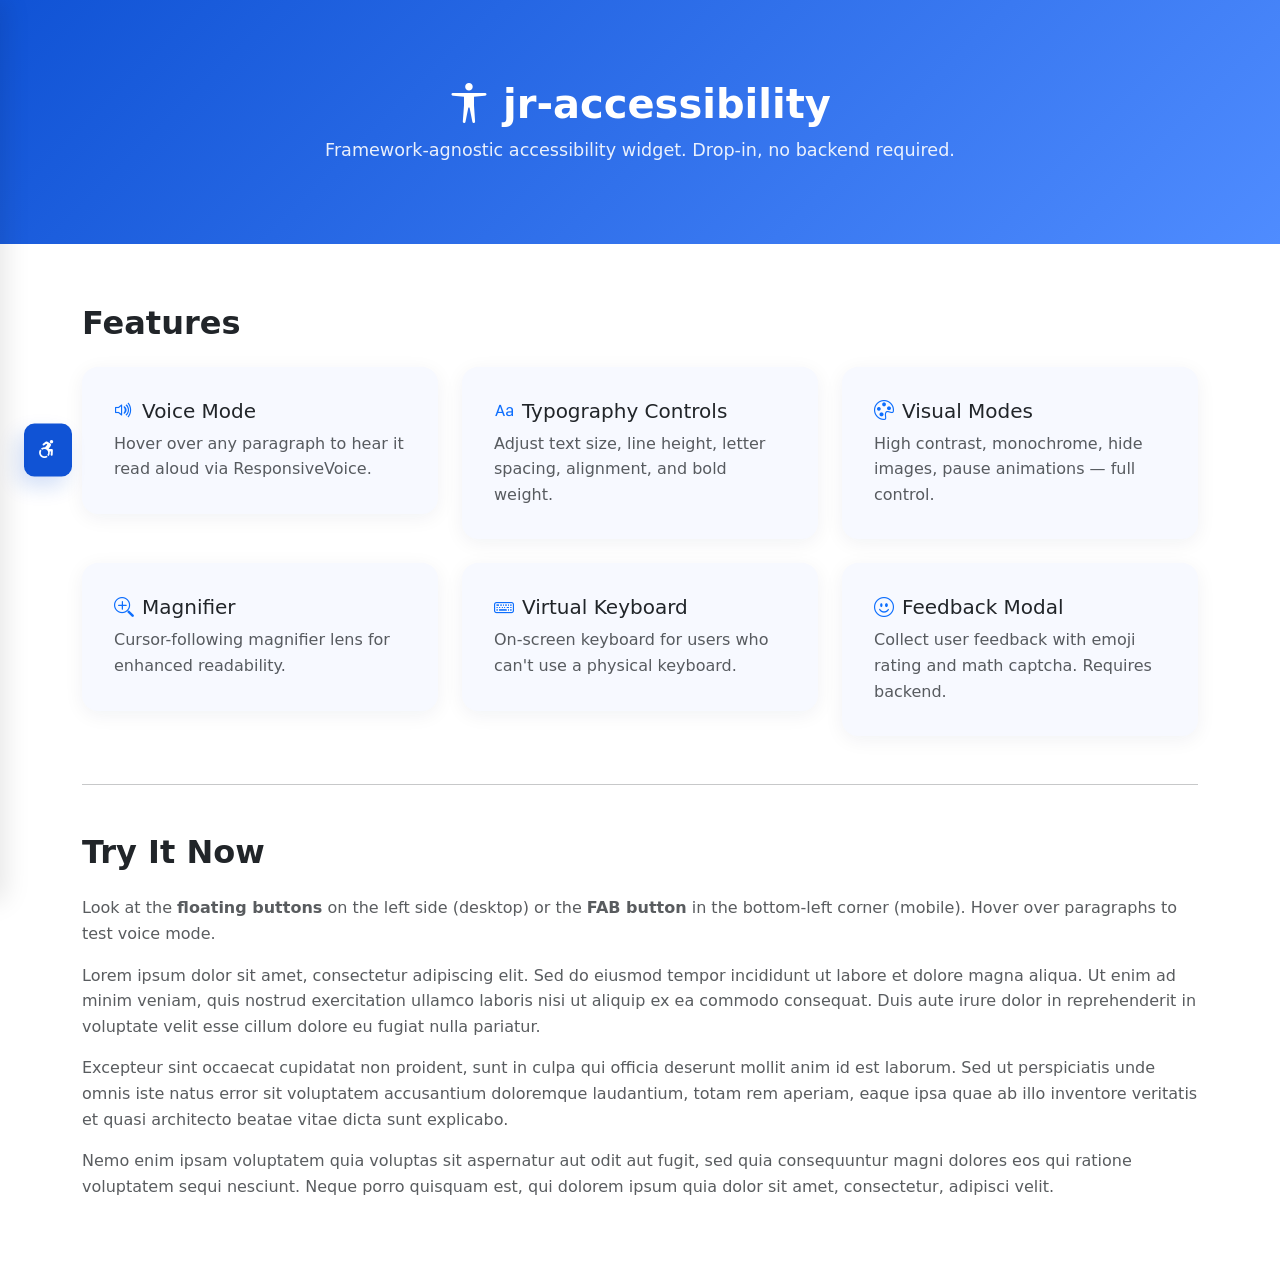
==== demo/floating.html @ 1c004c72 "1.0" ====
<!DOCTYPE html>
<html lang="en">
<head>
    <meta charset="UTF-8">
    <meta name="viewport" content="width=device-width, initial-scale=1.0">
    <title>jr-accessibility — Demo</title>

    <!-- Bootstrap Icons -->
    <link rel="stylesheet" href="https://cdn.jsdelivr.net/npm/bootstrap-icons@1.11.3/font/bootstrap-icons.min.css">
    <!-- Bootstrap 5 CSS (optional, needed for modal) -->
    <link rel="stylesheet" href="https://cdn.jsdelivr.net/npm/bootstrap@5.3.3/dist/css/bootstrap.min.css">

    <!-- jr-accessibility CSS -->
    <link rel="stylesheet" href="../public/assets/jr-accessibility/css/style.css">

    <style>
        /* Demo page styles — not part of the package */
        body { font-family: 'Segoe UI', system-ui, sans-serif; }
        .demo-hero { padding: 80px 0; background: linear-gradient(135deg, #1053d5, #4f8cff); color: #fff; }
        .demo-hero h1 { font-size: 2.5rem; font-weight: 700; }
        .demo-hero p { font-size: 1.1rem; opacity: 0.9; }
        .demo-section { padding: 60px 0; }
        .demo-section h2 { font-weight: 700; margin-bottom: 1.5rem; }
        .demo-card { background: #f7f9ff; border-radius: 1rem; padding: 2rem; box-shadow: 0 4px 20px rgba(15, 32, 62, 0.06); }
    </style>
</head>
<body>

    <div class="sstc-page-root">

        <!-- Hero -->
        <div class="demo-hero text-center">
            <div class="container">
                <h1><i class="bi bi-universal-access"></i> jr-accessibility</h1>
                <p class="mb-0">Framework-agnostic accessibility widget. Drop-in, no backend required.</p>
            </div>
        </div>

        <!-- Demo Content -->
        <div class="demo-section">
            <div class="container">
                <h2>Features</h2>
                <div class="row g-4">
                    <div class="col-md-4">
                        <div class="demo-card">
                            <h5><i class="bi bi-volume-up text-primary me-2"></i>Voice Mode</h5>
                            <p class="text-muted mb-0">Hover over any paragraph to hear it read aloud via ResponsiveVoice.</p>
                        </div>
                    </div>
                    <div class="col-md-4">
                        <div class="demo-card">
                            <h5><i class="bi bi-type text-primary me-2"></i>Typography Controls</h5>
                            <p class="text-muted mb-0">Adjust text size, line height, letter spacing, alignment, and bold weight.</p>
                        </div>
                    </div>
                    <div class="col-md-4">
                        <div class="demo-card">
                            <h5><i class="bi bi-palette text-primary me-2"></i>Visual Modes</h5>
                            <p class="text-muted mb-0">High contrast, monochrome, hide images, pause animations — full control.</p>
                        </div>
                    </div>
                    <div class="col-md-4">
                        <div class="demo-card">
                            <h5><i class="bi bi-zoom-in text-primary me-2"></i>Magnifier</h5>
                            <p class="text-muted mb-0">Cursor-following magnifier lens for enhanced readability.</p>
                        </div>
                    </div>
                    <div class="col-md-4">
                        <div class="demo-card">
                            <h5><i class="bi bi-keyboard text-primary me-2"></i>Virtual Keyboard</h5>
                            <p class="text-muted mb-0">On-screen keyboard for users who can't use a physical keyboard.</p>
                        </div>
                    </div>
                    <div class="col-md-4">
                        <div class="demo-card">
                            <h5><i class="bi bi-emoji-smile text-primary me-2"></i>Feedback Modal</h5>
                            <p class="text-muted mb-0">Collect user feedback with emoji rating and math captcha. Requires backend.</p>
                        </div>
                    </div>
                </div>

                <hr class="my-5">
                <h2>Try It Now</h2>
                <p class="text-muted">Look at the <strong>floating buttons</strong> on the left side (desktop) or the <strong>FAB button</strong> in the bottom-left corner (mobile). Hover over paragraphs to test voice mode.</p>

                <p class="text-muted">Lorem ipsum dolor sit amet, consectetur adipiscing elit. Sed do eiusmod tempor incididunt ut labore et dolore magna aliqua. Ut enim ad minim veniam, quis nostrud exercitation ullamco laboris nisi ut aliquip ex ea commodo consequat. Duis aute irure dolor in reprehenderit in voluptate velit esse cillum dolore eu fugiat nulla pariatur.</p>

                <p class="text-muted">Excepteur sint occaecat cupidatat non proident, sunt in culpa qui officia deserunt mollit anim id est laborum. Sed ut perspiciatis unde omnis iste natus error sit voluptatem accusantium doloremque laudantium, totam rem aperiam, eaque ipsa quae ab illo inventore veritatis et quasi architecto beatae vitae dicta sunt explicabo.</p>

                <p class="text-muted">Nemo enim ipsam voluptatem quia voluptas sit aspernatur aut odit aut fugit, sed quia consequuntur magni dolores eos qui ratione voluptatem sequi nesciunt. Neque porro quisquam est, qui dolorem ipsum quia dolor sit amet, consectetur, adipisci velit.</p>
            </div>
        </div>

    </div><!-- /.sstc-page-root -->

    <!-- =====================================================================
         jr-accessibility Widget — Pure HTML version
         Copy the block below into any HTML page to use this widget.
         ===================================================================== -->

    <!-- Reading guide & Magnifier elements (handled by JS) -->
    <div class="sstc-reading-guide"></div>
    <div class="sstc-magnifier" data-acc-ignore-magnifier="1" aria-hidden="true">
        <div class="sstc-magnifier-inner"></div>
    </div>

    <!-- Floating Sidebar (desktop, shown above 1200px) -->
    <nav class="floating-right">
        <a class="fl-btn sstc-clickable" data-action="togglesstcMenu" aria-label="Open accessibility menu" href="#">
            <i class="bi bi-person-wheelchair"></i><span class="label">Accessibility</span>
        </a>
    </nav>

    <!-- Mobile FAB (shown below 1200px) -->
    <div class="fab-mobile" id="fabMobile" aria-expanded="false">
        <button class="fab-btn" id="fabToggle" type="button" aria-label="Toggle features menu">
            <i class="bi bi-grid-3x3-gap-fill"></i> Features
        </button>
        <div class="fab-sheet rounded-4">
            <a href="#" data-action="togglesstcMenu" class="fab-item sstc-clickable row g-2 align-items-center text-reset text-decoration-none" aria-label="Open accessibility menu">
                <div class="col-3 d-flex justify-content-center">
                    <div class="fab-ico blue"><i class="bi bi-person-wheelchair"></i></div>
                </div>
                <div class="col-9">
                    <p class="fab-title mb-1">Accessibility</p>
                    <p class="fab-desc mb-0">Adjust text, contrast, and navigation</p>
                </div>
            </a>
        </div>
    </div>

    <!-- Overlay (shown when accessibility menu is open) -->
    <div class="sstc-overlay" data-action="closeMenu" aria-hidden="true"></div>

    <!-- Accessibility Menu Drawer -->
    <aside class="sstc-accessibility-menu" role="dialog" aria-modal="true" aria-label="Accessibility Menu">
        <div class="sstc-menu-header">
            <h2>Accessibility Menu</h2>
            <button class="sstc-close-btn sstc-clickable" data-action="closeMenu" aria-label="Close accessibility menu"><i class="bi bi-x"></i></button>
        </div>
        <div class="sstc-menu-content">
            <div class="sstc-menu-grid">
                <!-- Voice Mode -->
                <section class="sstc-menu-card">
                    <div class="sstc-menu-card__icon"><i class="bi bi-volume-up"></i></div>
                    <h3 class="sstc-menu-card__title">Enable Voice Mode</h3>
                    <p class="sstc-menu-card__note">Hear paragraphs read aloud when you hover your cursor over them.</p>
                    <div class="sstc-menu-card__control">
                        <div class="sstc-toggle-switch sstc-clickable" data-action="toggleVoice" role="switch" aria-label="Toggle voice mode">
                            <div class="sstc-toggle-slider"></div>
                        </div>
                    </div>
                </section>
                <!-- Text Size -->
                <section class="sstc-menu-card">
                    <div class="sstc-menu-card__icon"><i class="bi bi-type"></i></div>
                    <h3 class="sstc-menu-card__title">Adjust Text Size</h3>
                    <p class="sstc-menu-card__note">Make page text larger or smaller to match your preferred reading size.</p>
                    <div class="sstc-menu-card__control">
                        <div class="sstc-control-group" aria-label="Text size control">
                            <div class="sstc-control-buttons">
                                <button class="sstc-control-btn sstc-clickable" data-action="textSizeDec" aria-label="Decrease text size"><i class="bi bi-dash"></i></button>
                            </div>
                            <div class="sstc-control-value" data-role="textSizeValue" aria-live="polite">100%</div>
                            <div class="sstc-control-buttons">
                                <button class="sstc-control-btn sstc-clickable" data-action="textSizeInc" aria-label="Increase text size"><i class="bi bi-plus"></i></button>
                            </div>
                        </div>
                    </div>
                </section>
                <!-- Line Height -->
                <section class="sstc-menu-card">
                    <div class="sstc-menu-card__icon"><i class="bi bi-text-paragraph"></i></div>
                    <h3 class="sstc-menu-card__title">Adjust Line Height</h3>
                    <p class="sstc-menu-card__note">Increase spacing between lines so paragraphs feel more open and relaxed.</p>
                    <div class="sstc-menu-card__control">
                        <div class="sstc-control-group" aria-label="Line height control">
                            <div class="sstc-control-buttons">
                                <button class="sstc-control-btn sstc-clickable" data-action="lineHeightDec" aria-label="Decrease line height"><i class="bi bi-dash"></i></button>
                            </div>
                            <div class="sstc-control-value" data-role="lineHeightValue" aria-live="polite">1.6x</div>
                            <div class="sstc-control-buttons">
                                <button class="sstc-control-btn sstc-clickable" data-action="lineHeightInc" aria-label="Increase line height"><i class="bi bi-plus"></i></button>
                            </div>
                        </div>
                    </div>
                </section>
                <!-- Text Spacing -->
                <section class="sstc-menu-card">
                    <div class="sstc-menu-card__icon"><i class="bi bi-distribute-horizontal"></i></div>
                    <h3 class="sstc-menu-card__title">Text Spacing</h3>
                    <p class="sstc-menu-card__note">Add extra letter and word spacing to reduce visual crowding.</p>
                    <div class="sstc-menu-card__control">
                        <div class="sstc-option-buttons" data-group="spacing" role="radiogroup" aria-label="Text spacing options">
                            <button class="sstc-option-btn sstc-clickable sstc-active" data-action="spacing" data-value="normal" aria-pressed="true">Small</button>
                            <button class="sstc-option-btn sstc-clickable" data-action="spacing" data-value="medium" aria-pressed="false">Medium</button>
                            <button class="sstc-option-btn sstc-clickable" data-action="spacing" data-value="large" aria-pressed="false">Large</button>
                        </div>
                    </div>
                </section>
                <!-- Text Alignment -->
                <section class="sstc-menu-card">
                    <div class="sstc-menu-card__icon"><i class="bi bi-text-left"></i></div>
                    <h3 class="sstc-menu-card__title">Text Alignment</h3>
                    <p class="sstc-menu-card__note">Choose how paragraphs align to improve readability on different layouts.</p>
                    <div class="sstc-menu-card__control">
                        <div class="sstc-line-height-options" data-group="align" role="radiogroup" aria-label="Text alignment options">
                            <button class="sstc-line-height-btn sstc-clickable sstc-active" data-action="align" data-value="left" aria-pressed="true"><i class="bi bi-text-left"></i></button>
                            <button class="sstc-line-height-btn sstc-clickable" data-action="align" data-value="center" aria-pressed="false"><i class="bi bi-text-center"></i></button>
                            <button class="sstc-line-height-btn sstc-clickable" data-action="align" data-value="right" aria-pressed="false"><i class="bi bi-text-right"></i></button>
                            <button class="sstc-line-height-btn sstc-clickable" data-action="align" data-value="justify" aria-pressed="false"><i class="bi bi-justify"></i></button>
                        </div>
                    </div>
                </section>
                <!-- Bold Text -->
                <section class="sstc-menu-card">
                    <div class="sstc-menu-card__icon"><i class="bi bi-type-bold"></i></div>
                    <h3 class="sstc-menu-card__title">Bold Text</h3>
                    <p class="sstc-menu-card__note">Thicken all fonts on the page for better contrast and emphasis.</p>
                    <div class="sstc-menu-card__control">
                        <div class="sstc-toggle-switch sstc-clickable" data-action="toggleBold" role="switch" aria-label="Toggle bold text">
                            <div class="sstc-toggle-slider"></div>
                        </div>
                    </div>
                </section>
                <!-- Reading Guide -->
                <section class="sstc-menu-card">
                    <div class="sstc-menu-card__icon"><i class="bi bi-rulers"></i></div>
                    <h3 class="sstc-menu-card__title">Highlight Links</h3>
                    <p class="sstc-menu-card__note">Display a reading guide and highlight key elements to stay on track.</p>
                    <div class="sstc-menu-card__control">
                        <div class="sstc-toggle-switch sstc-clickable" data-action="toggleReadingGuide" role="switch" aria-label="Toggle link highlight">
                            <div class="sstc-toggle-slider"></div>
                        </div>
                    </div>
                </section>
                <!-- Monochrome -->
                <section class="sstc-menu-card">
                    <div class="sstc-menu-card__icon"><i class="bi bi-palette"></i></div>
                    <h3 class="sstc-menu-card__title">Monochrome Mode</h3>
                    <p class="sstc-menu-card__note">Remove colors from the page to create a consistent grayscale experience.</p>
                    <div class="sstc-menu-card__control">
                        <div class="sstc-toggle-switch sstc-clickable" data-action="toggleMonochrome" role="switch" aria-label="Toggle monochrome mode">
                            <div class="sstc-toggle-slider"></div>
                        </div>
                    </div>
                </section>
                <!-- High Contrast -->
                <section class="sstc-menu-card">
                    <div class="sstc-menu-card__icon"><i class="bi bi-circle-half"></i></div>
                    <h3 class="sstc-menu-card__title">High Contrast Mode</h3>
                    <p class="sstc-menu-card__note">Boost the contrast between text and background for maximum clarity.</p>
                    <div class="sstc-menu-card__control">
                        <div class="sstc-toggle-switch sstc-clickable" data-action="toggleHighContrast" role="switch" aria-label="Toggle high contrast mode">
                            <div class="sstc-toggle-slider"></div>
                        </div>
                    </div>
                </section>
                <!-- Large Cursor -->
                <section class="sstc-menu-card">
                    <div class="sstc-menu-card__icon"><i class="bi bi-cursor"></i></div>
                    <h3 class="sstc-menu-card__title">Enlarge Cursor</h3>
                    <p class="sstc-menu-card__note">Use an oversized pointer so the cursor is easier to spot on screen.</p>
                    <div class="sstc-menu-card__control">
                        <div class="sstc-toggle-switch sstc-clickable" data-action="toggleCursor" role="switch" aria-label="Toggle large cursor">
                            <div class="sstc-toggle-slider"></div>
                        </div>
                    </div>
                </section>
                <!-- Magnifier -->
                <section class="sstc-menu-card">
                    <div class="sstc-menu-card__icon"><i class="bi bi-zoom-in"></i></div>
                    <h3 class="sstc-menu-card__title">Cursor Magnifier</h3>
                    <p class="sstc-menu-card__note">Activate a follow-along magnifier to enlarge content beneath the cursor.</p>
                    <div class="sstc-menu-card__control">
                        <div class="sstc-toggle-switch sstc-clickable" data-action="toggleMagnifier" role="switch" aria-label="Toggle cursor magnifier">
                            <div class="sstc-toggle-slider"></div>
                        </div>
                    </div>
                </section>
                <!-- Pause Animations -->
                <section class="sstc-menu-card">
                    <div class="sstc-menu-card__icon"><i class="bi bi-pause-circle"></i></div>
                    <h3 class="sstc-menu-card__title">Pause Animations</h3>
                    <p class="sstc-menu-card__note">Stop motion effects and transitions that may be distracting or trigger discomfort.</p>
                    <div class="sstc-menu-card__control">
                        <div class="sstc-toggle-switch sstc-clickable" data-action="toggleAnimations" role="switch" aria-label="Toggle animation pause">
                            <div class="sstc-toggle-slider"></div>
                        </div>
                    </div>
                </section>
                <!-- Hide Images -->
                <section class="sstc-menu-card">
                    <div class="sstc-menu-card__icon"><i class="bi bi-image"></i></div>
                    <h3 class="sstc-menu-card__title">Hide Images</h3>
                    <p class="sstc-menu-card__note">Temporarily remove decorative images to keep focus on the written content.</p>
                    <div class="sstc-menu-card__control">
                        <div class="sstc-toggle-switch sstc-clickable" data-action="toggleHideImages" role="switch" aria-label="Toggle hide images">
                            <div class="sstc-toggle-slider"></div>
                        </div>
                    </div>
                </section>
                <!-- Virtual Keyboard -->
                <section class="sstc-menu-card">
                    <div class="sstc-menu-card__icon"><i class="bi bi-keyboard"></i></div>
                    <h3 class="sstc-menu-card__title">Virtual Keyboard</h3>
                    <p class="sstc-menu-card__note">Use an on-screen keyboard for easier typing.</p>
                    <div class="sstc-menu-card__control">
                        <div class="sstc-toggle-switch sstc-clickable" data-action="toggleVirtualKeyboard" role="switch" aria-label="Toggle virtual keyboard">
                            <div class="sstc-toggle-slider"></div>
                        </div>
                    </div>
                </section>
            </div>
            <button class="sstc-reset-btn sstc-clickable" data-action="reset" aria-label="Reset accessibility settings">
                <i class="bi bi-arrow-counterclockwise me-2"></i>Reset Settings
            </button>
        </div>
    </aside>

    <!-- Virtual Keyboard -->
    <div class="sstc-virtual-keyboard" id="sstcVirtualKeyboard" data-acc-ignore-magnifier="1" aria-hidden="true">
        <div class="sstc-virtual-keyboard__inner">
            <div class="sstc-virtual-keyboard__top">
                <div>
                    <p class="sstc-virtual-keyboard__title mb-1"><i class="bi bi-keyboard me-2"></i>Virtual Keyboard</p>
                    <p class="sstc-virtual-keyboard__subtitle mb-0">Tap the keys to type into the focused field.</p>
                </div>
                <div class="sstc-virtual-keyboard__actions">
                    <button type="button" class="sstc-virtual-keyboard__action" data-action="virtualClear" aria-label="Clear current field">
                        <i class="bi bi-eraser-fill"></i>
                    </button>
                    <button type="button" class="sstc-virtual-keyboard__action" data-action="closeVirtualKeyboard" aria-label="Hide virtual keyboard">
                        <i class="bi bi-x-lg"></i>
                    </button>
                </div>
            </div>
            <div class="sstc-virtual-keyboard__rows" role="group" aria-label="Virtual keyboard">
                <div class="sstc-virtual-keyboard__row">
                    <button type="button" class="sstc-virtual-keyboard__key" data-action="virtualKey" data-key="1">1</button>
                    <button type="button" class="sstc-virtual-keyboard__key" data-action="virtualKey" data-key="2">2</button>
                    <button type="button" class="sstc-virtual-keyboard__key" data-action="virtualKey" data-key="3">3</button>
                    <button type="button" class="sstc-virtual-keyboard__key" data-action="virtualKey" data-key="4">4</button>
                    <button type="button" class="sstc-virtual-keyboard__key" data-action="virtualKey" data-key="5">5</button>
                    <button type="button" class="sstc-virtual-keyboard__key" data-action="virtualKey" data-key="6">6</button>
                    <button type="button" class="sstc-virtual-keyboard__key" data-action="virtualKey" data-key="7">7</button>
                    <button type="button" class="sstc-virtual-keyboard__key" data-action="virtualKey" data-key="8">8</button>
                    <button type="button" class="sstc-virtual-keyboard__key" data-action="virtualKey" data-key="9">9</button>
                    <button type="button" class="sstc-virtual-keyboard__key" data-action="virtualKey" data-key="0">0</button>
                    <button type="button" class="sstc-virtual-keyboard__key sstc-virtual-keyboard__key--control" data-action="virtualBackspace" aria-label="Backspace">
                        <i class="bi bi-backspace"></i>
                    </button>
                </div>
                <div class="sstc-virtual-keyboard__row">
                    <button type="button" class="sstc-virtual-keyboard__key" data-action="virtualKey" data-key="q">q</button>
                    <button type="button" class="sstc-virtual-keyboard__key" data-action="virtualKey" data-key="w">w</button>
                    <button type="button" class="sstc-virtual-keyboard__key" data-action="virtualKey" data-key="e">e</button>
                    <button type="button" class="sstc-virtual-keyboard__key" data-action="virtualKey" data-key="r">r</button>
                    <button type="button" class="sstc-virtual-keyboard__key" data-action="virtualKey" data-key="t">t</button>
                    <button type="button" class="sstc-virtual-keyboard__key" data-action="virtualKey" data-key="y">y</button>
                    <button type="button" class="sstc-virtual-keyboard__key" data-action="virtualKey" data-key="u">u</button>
                    <button type="button" class="sstc-virtual-keyboard__key" data-action="virtualKey" data-key="i">i</button>
                    <button type="button" class="sstc-virtual-keyboard__key" data-action="virtualKey" data-key="o">o</button>
                    <button type="button" class="sstc-virtual-keyboard__key" data-action="virtualKey" data-key="p">p</button>
                </div>
                <div class="sstc-virtual-keyboard__row">
                    <button type="button" class="sstc-virtual-keyboard__key" data-action="virtualKey" data-key="a">a</button>
                    <button type="button" class="sstc-virtual-keyboard__key" data-action="virtualKey" data-key="s">s</button>
                    <button type="button" class="sstc-virtual-keyboard__key" data-action="virtualKey" data-key="d">d</button>
                    <button type="button" class="sstc-virtual-keyboard__key" data-action="virtualKey" data-key="f">f</button>
                    <button type="button" class="sstc-virtual-keyboard__key" data-action="virtualKey" data-key="g">g</button>
                    <button type="button" class="sstc-virtual-keyboard__key" data-action="virtualKey" data-key="h">h</button>
                    <button type="button" class="sstc-virtual-keyboard__key" data-action="virtualKey" data-key="j">j</button>
                    <button type="button" class="sstc-virtual-keyboard__key" data-action="virtualKey" data-key="k">k</button>
                    <button type="button" class="sstc-virtual-keyboard__key" data-action="virtualKey" data-key="l">l</button>
                    <button type="button" class="sstc-virtual-keyboard__key" data-action="virtualKey" data-key="'">'</button>
                </div>
                <div class="sstc-virtual-keyboard__row">
                    <button type="button" class="sstc-virtual-keyboard__key sstc-virtual-keyboard__key--control" data-action="virtualShift" aria-label="Toggle shift">Shift</button>
                    <button type="button" class="sstc-virtual-keyboard__key" data-action="virtualKey" data-key="z">z</button>
                    <button type="button" class="sstc-virtual-keyboard__key" data-action="virtualKey" data-key="x">x</button>
                    <button type="button" class="sstc-virtual-keyboard__key" data-action="virtualKey" data-key="c">c</button>
                    <button type="button" class="sstc-virtual-keyboard__key" data-action="virtualKey" data-key="v">v</button>
                    <button type="button" class="sstc-virtual-keyboard__key" data-action="virtualKey" data-key="b">b</button>
                    <button type="button" class="sstc-virtual-keyboard__key" data-action="virtualKey" data-key="n">n</button>
                    <button type="button" class="sstc-virtual-keyboard__key" data-action="virtualKey" data-key="m">m</button>
                    <button type="button" class="sstc-virtual-keyboard__key" data-action="virtualKey" data-key=",">,</button>
                    <button type="button" class="sstc-virtual-keyboard__key" data-action="virtualKey" data-key=".">.</button>
                </div>
                <div class="sstc-virtual-keyboard__row">
                    <button type="button" class="sstc-virtual-keyboard__key sstc-virtual-keyboard__key--space" data-action="virtualSpace" aria-label="Space">Space</button>
                    <button type="button" class="sstc-virtual-keyboard__key sstc-virtual-keyboard__key--control" data-action="virtualEnter" aria-label="Enter">Enter</button>
                </div>
            </div>
        </div>
    </div>

    <!-- Scripts -->
    <!-- Bootstrap JS (optional, needed for modal if you use feedback) -->
    <script src="https://cdn.jsdelivr.net/npm/bootstrap@5.3.3/dist/js/bootstrap.bundle.min.js"></script>
    <!-- ResponsiveVoice.js (optional, needed for Voice Mode) -->
    <script src="https://code.responsivevoice.org/responsivevoice.js"></script>
    <!-- jr-accessibility JS -->
    <script src="../public/assets/jr-accessibility/js/script.js"></script>

</body>
</html>
---- public/assets/jr-accessibility/css/style.css ----
/* =====================================================================
   jr-accessibility - style.css
   Combined stylesheet: accessibility menu + floating sidebar/panels
   + FAB mobile + feedback modal.
   ===================================================================== */

/* =====================================================================
   1. ACCESSIBILITY MENU (drawer, cards, toggles, magnifier, keyboard...)
   ===================================================================== */

/* Wrapper konten agar Monokrom tidak ganggu overlay/panel */
.sstc-page-root {}

/* Accessibility Menu (fixed, di luar filter) */
.sstc-accessibility-menu {
    position: fixed;
    top: 0;
    left: -400px;
    right: auto;
    width: 400px;
    height: 100vh;
    background: #fff;
    box-shadow: 5px 0 25px rgba(0, 0, 0, .1);
    z-index: 9999;
    overflow-y: auto;
    transition: left .3s ease
}

.sstc-menu-open .sstc-accessibility-menu {
    left: 0;
    right: auto;
}

.landing-page .sstc-accessibility-menu {
    right: -400px;
    left: auto;
    box-shadow: -5px 0 25px rgba(0, 0, 0, .1);
    transition: right .3s ease;
}

.landing-page.sstc-menu-open .sstc-accessibility-menu {
    right: 0;
    left: auto;
}

.sstc-menu-header {
    padding: 20px;
    border-bottom: 1px solid #eee;
    display: flex;
    justify-content: space-between;
    align-items: center
}

.sstc-menu-header h2 {
    color: #2c3e50;
    font-size: 1.4rem
}

.sstc-close-btn {
    width: 30px;
    height: 30px;
    background: #1053d5;
    border: none;
    border-radius: 50%;
    color: #fff;
    cursor: pointer;
    font-size: 16px
}

.sstc-menu-content {
    padding: 20px;
    padding-top: 5px;
    padding-bottom: 5px;
}

.sstc-menu-grid {
    display: grid;
    grid-template-columns: repeat(2, minmax(0, 1fr));
    gap: 18px;
    margin-top: 10px;
}

.sstc-menu-card {
    background: #f7f9ff;
    border-radius: 18px;
    padding: 18px;
    box-shadow: 0 14px 28px rgba(15, 32, 62, 0.08);
    border: 1px solid rgba(16, 83, 213, 0.08);
    display: flex;
    flex-direction: column;
    min-height: 100%;
}

.sstc-menu-card__icon {
    width: 42px;
    height: 42px;
    border-radius: 14px;
    background: rgba(16, 83, 213, 0.12);
    color: #1053d5;
    display: grid;
    place-items: center;
    font-size: 1.25rem;
    margin-bottom: 12px;
}

.sstc-menu-card__title {
    font-size: 1rem;
    font-weight: 700;
    margin-bottom: 6px;
    color: #1b2444;
}

.sstc-menu-card__note {
    font-size: .72rem;
    line-height: 1.5;
    color: #5d6d8a;
    margin-bottom: 12px;
}

.sstc-menu-card__control {
    margin-top: auto;
    display: flex;
    flex-direction: column;
    gap: 12px;
}

.sstc-menu-item {
    margin-bottom: 5px;
    padding-bottom: 5px;
    padding-top: 5px;
    border-bottom: 1px solid #f0f0f0;
}

.sstc-menu-item:last-child {
    border-bottom: none;
    margin-bottom: 0
}

.sstc-menu-item-header {
    display: flex;
    align-items: center;
    margin-bottom: 5px
}

.sstc-menu-item-icon {
    font-size: 16px;
    margin-right: 12px;
    width: 24px;
    text-align: center;
    color: #1053d5
}

.sstc-menu-item-title {
    font-weight: 600;
    color: #2c3e50;
    flex: 1;
    font-size: 14px;
}

.sstc-menu-item-note {
    margin: 6px 0 12px 36px;
    font-size: 12px;
    color: #5d6d8a;
    line-height: 1.4;
}

.sstc-toggle-switch {
    position: relative;
    width: 50px;
    height: 26px;
    background: #ddd;
    border-radius: 13px;
    cursor: pointer
}

.sstc-toggle-switch.sstc-active {
    background: #1053d5
}

.sstc-toggle-slider {
    position: absolute;
    top: 3px;
    left: 3px;
    width: 20px;
    height: 20px;
    background: #fff;
    border-radius: 50%;
    transition: transform .3s ease
}

.sstc-toggle-switch.sstc-active .sstc-toggle-slider {
    transform: translateX(24px)
}

.sstc-control-group {
    display: flex;
    align-items: center;
    justify-content: space-between;
    margin-bottom: 15px
}

.sstc-control-buttons {
    display: flex;
    gap: 10px
}

.sstc-menu-card .sstc-control-group,
.sstc-menu-card .sstc-option-buttons,
.sstc-menu-card .sstc-line-height-options {
    margin-bottom: 0;
    padding-bottom: 0;
}

.sstc-control-btn {
    width: 30px;
    height: 30px;
    border: 2px solid #1053d5;
    background: #fff;
    color: #1053d5;
    border-radius: 50%;
    cursor: pointer;
    font-size: 18px;
    display: flex;
    align-items: center;
    justify-content: center
}

.sstc-control-btn:hover {
    background: #1053d5;
    color: #fff
}

.sstc-control-value {
    font-weight: 600;
    color: #2c3e50;
    min-width: 60px;
    text-align: center
}

.sstc-option-buttons {
    display: flex;
    gap: 10px;
    flex-wrap: wrap;
    padding-bottom: 10px;
    font-size: 0.7rem;
}

.sstc-option-btn {
    padding: 5px 10px;
    border: 2px solid #ddd;
    background: #fff;
    border-radius: 6px;
    cursor: pointer;
    color: #666
}

.sstc-option-btn.sstc-active {
    border-color: #1053d5;
    background: #1053d5;
    color: #fff
}

.sstc-line-height-options {
    display: flex;
    gap: 10px;
    padding-bottom: 10px;
}

.sstc-line-height-btn {
    width: 40px;
    height: 40px;
    border: 2px solid #ddd;
    background: #fff;
    border-radius: 6px;
    cursor: pointer;
    display: flex;
    align-items: center;
    justify-content: center;
    color: #2c3e50
}

.sstc-line-height-btn.sstc-active {
    border-color: #1053d5;
    background: #1053d5;
    color: #fff
}

.sstc-reset-btn {
    width: 100%;
    padding: 15px;
    background: #1053d5;
    color: #fff;
    border: none;
    border-radius: 8px;
    cursor: pointer;
    font-size: 16px;
    font-weight: 600;
    margin-top: 20px;
    display: flex;
    align-items: center;
    justify-content: center;
    gap: 0.5rem;
}

.sstc-reset-btn:hover {
    background: #4C5ED6
}

/* Overlay */
.sstc-overlay {
    position: fixed;
    top: 0;
    left: 0;
    width: 100%;
    height: 100%;
    background: rgba(0, 0, 0, .5);
    z-index: 1001;
    opacity: 0;
    visibility: hidden;
    transition: all .3s ease
}

.sstc-menu-open .sstc-overlay {
    opacity: 1;
    visibility: visible
}

/* Voice Mode Indicator */
body.sstc-voice-mode::before {
    content: "Voice Mode Active - Hover text to listen";
    position: fixed;
    bottom: 20px;
    left: 50%;
    transform: translateX(-50%);
    background: #e74c3c;
    color: #fff;
    padding: 8px 16px;
    border-radius: 20px;
    font-size: 14px;
    z-index: 1002;
    animation: sstc-pulse 2s infinite;
}

/* Magnify Mode Indicator */
body.sstc-magnify-mode::after {
    content: "Magnify Mode Active - Move cursor to magnify content";
    position: fixed;
    bottom: 20px;
    right: 20px;
    background: #27ae60;
    color: #fff;
    padding: 8px 16px;
    border-radius: 20px;
    font-size: 14px;
    z-index: 1002;
    animation: sstc-pulse 2s infinite;
    max-width: 250px;
    text-align: center;
}

/* Handle both indicators when active */
body.sstc-voice-mode.sstc-magnify-mode::before {
    bottom: 60px;
}

@keyframes sstc-pulse {
    0% { opacity: 0.7; }
    50% { opacity: 1; }
    100% { opacity: 0.7; }
}

.sstc-voice-selection {
    background: rgba(231, 76, 60, .1);
    border: 2px solid #e74c3c;
    border-radius: 4px;
    transition: all .3s ease
}

/* Magnifier Styles */
.sstc-magnifier {
    position: fixed;
    top: 0;
    left: 0;
    width: 220px;
    height: 220px;
    border: 3px solid #1053d5;
    border-radius: 50%;
    pointer-events: none;
    z-index: 10000;
    overflow: hidden;
    display: none;
    opacity: 0;
    box-shadow: 0 4px 20px rgba(0,0,0,0.3);
    background: #fff;
    transition: opacity 0.2s ease;
}

.sstc-magnifier.sstc-active { display: block; }
.sstc-magnifier.is-visible { opacity: 1; }

.sstc-magnifier-inner {
    position: absolute;
    top: 0;
    left: 0;
    width: 100%;
    height: 100%;
    pointer-events: none;
    border-radius: 50%;
    transform-origin: top left;
    will-change: transform;
}

.sstc-magnifier-snapshot { pointer-events: none !important; }

.sstc-magnifier::before {
    content: '';
    position: absolute;
    top: -3px; left: -3px; right: -3px; bottom: -3px;
    border: 2px solid rgba(7, 71, 153, 0.3);
    border-radius: 50%;
    pointer-events: none;
}

/* Magnify crosshair cursor when active */
body.sstc-magnify-mode { cursor: crosshair !important; }
body.sstc-magnify-mode * { cursor: crosshair !important; }

body.sstc-magnify-mode .sstc-accessibility-menu,
body.sstc-magnify-mode .sstc-accessibility-menu * {
    cursor: default !important;
}

body.sstc-magnify-mode .sstc-clickable,
body.sstc-magnify-mode button,
body.sstc-magnify-mode a,
body.sstc-magnify-mode .sstc-control-btn,
body.sstc-magnify-mode .sstc-option-btn,
body.sstc-magnify-mode .sstc-line-height-btn,
body.sstc-magnify-mode .sstc-toggle-switch {
    cursor: pointer !important;
}

/* High Contrast (scoped) */
body.sstc-high-contrast .sstc-page-root {
    background: #000 !important;
    color: #fff !important;
    filter: contrast(150%) brightness(50%);
}

.sstc-high-contrast h1,
.sstc-high-contrast h2,
.sstc-high-contrast p {
    color: #fff !important
}

body.sstc-high-contrast .sstc-magnifier {
    background: #fff !important;
    filter: none !important;
}

body.sstc-monochrome .sstc-page-root {
    filter: grayscale(100%);
}

body.sstc-monochrome .sstc-magnifier {
    filter: none !important;
}

.sstc-voice-hover {
    outline: 2px dashed #84cc16;
    outline-offset: 4px;
}

.sstc-voice-speaking {
    background: rgba(132, 204, 22, .08);
    transition: background .2s;
}

/* Kursor besar (scoped).
   Catatan: path cursor diatur via --sstc-big-cursor di :root.
   Sesuaikan path sesuai lokasi public/ di project tujuan. */
:root {
    --sstc-big-cursor: url("/assets/jr-accessibility/cursor/big-cursor.png") 2 2, auto;
    --sstc-big-pointer: url("/assets/jr-accessibility/cursor/big-cursor.png") 2 2, pointer;
}

.sstc-cursor-large { cursor: var(--sstc-big-cursor) }
.sstc-cursor-large * { cursor: var(--sstc-big-cursor) !important }

.sstc-cursor-large .sstc-clickable,
.sstc-cursor-large .sstc-control-btn,
.sstc-cursor-large .sstc-option-btn,
.sstc-cursor-large .sstc-line-height-btn,
.sstc-cursor-large .sstc-toggle-switch,
.sstc-cursor-large .sstc-accessibility-btn,
.sstc-cursor-large .sstc-close-btn,
.sstc-cursor-large .sstc-reset-btn {
    cursor: var(--sstc-big-pointer) !important
}

body.sstc-magnify-mode.sstc-cursor-large { cursor: crosshair !important; }
body.sstc-magnify-mode.sstc-cursor-large * { cursor: crosshair !important; }

/* Animasi */
.sstc-animations-disabled * {
    animation-duration: .01ms !important;
    animation-iteration-count: 1 !important;
    transition-duration: .01ms !important
}

.sstc-animations-disabled .sstc-magnifier { transition: none !important; }

/* Reading guide */
.sstc-reading-guide {
    position: fixed;
    left: 0;
    right: 0;
    height: 3px;
    background: #e74c3c;
    z-index: 999;
    display: none;
    pointer-events: none
}

.sstc-reading-guide-active .sstc-reading-guide { display: block }

/* Lindungi panel saat high contrast */
.sstc-high-contrast .sstc-accessibility-menu {
    background: #fff !important;
    color: #2c3e50 !important;
}
.sstc-high-contrast .sstc-accessibility-menu .sstc-menu-header h2,
.sstc-high-contrast .sstc-accessibility-menu .sstc-menu-item-title {
    color: #2c3e50 !important
}
.sstc-high-contrast .sstc-accessibility-menu .sstc-line-height-btn {
    color: #2c3e50 !important;
    background: #fff !important;
    border-color: #ddd !important
}
.sstc-high-contrast .sstc-accessibility-menu .sstc-line-height-btn.sstc-active {
    color: #fff !important;
    background: #1053d5 !important;
    border-color: #1053d5 !important
}
.sstc-high-contrast .sstc-accessibility-menu .sstc-control-btn {
    border-color: #1053d5 !important;
    color: #1053d5 !important;
    background: #fff !important
}
.sstc-high-contrast .sstc-accessibility-menu .sstc-control-btn:hover {
    background: #1053d5 !important;
    color: #fff !important
}
.sstc-high-contrast .sstc-accessibility-menu .sstc-option-btn {
    border-color: #ddd !important;
    color: #666 !important;
    background: #fff !important
}
.sstc-high-contrast .sstc-accessibility-menu .sstc-option-btn.sstc-active {
    border-color: #1053d5 !important;
    background: #1053d5 !important;
    color: #fff !important
}
.sstc-high-contrast .sstc-accessibility-menu .sstc-toggle-switch { background: #ddd !important }
.sstc-high-contrast .sstc-accessibility-menu .sstc-toggle-switch.sstc-active { background: #1053d5 !important }
.sstc-high-contrast .sstc-accessibility-menu .sstc-toggle-slider { background: #fff !important }
.sstc-high-contrast .sstc-accessibility-menu .sstc-reset-btn {
    background: #1053d5 !important;
    color: #fff !important
}
.sstc-high-contrast .sstc-accessibility-menu .sstc-reset-btn:hover { background: #4C5ED6 !important }
.sstc-high-contrast .sstc-accessibility-menu .sstc-menu-item-icon,
.sstc-high-contrast .sstc-accessibility-menu .sstc-menu-item-icon i,
.sstc-high-contrast .sstc-accessibility-menu .sstc-menu-header i {
    color: #1053d5 !important
}

/* Virtual keyboard */
.sstc-virtual-keyboard {
    position: fixed;
    left: 50%;
    bottom: -120%;
    transform: translateX(-50%);
    width: min(720px, calc(100% - 2rem));
    z-index: 1100;
    opacity: 0;
    pointer-events: none;
    transition: bottom .35s ease, opacity .3s ease;
    font-family: "Nunito", "Segoe UI", sans-serif;
}

.sstc-virtual-keyboard.is-visible {
    bottom: 1.5rem;
    opacity: 1;
    pointer-events: auto;
}

body.sstc-virtual-keyboard-open {
    padding-bottom: 280px;
    scroll-padding-bottom: 320px;
}

.sstc-virtual-keyboard__inner {
    background: linear-gradient(145deg, #ffffff 0%, #f1f5ff 100%);
    border-radius: 24px;
    padding: 20px 22px;
    box-shadow: 0 24px 60px rgba(15, 32, 62, 0.22), inset 0 0 0 1px rgba(16, 83, 213, 0.08);
    border: 1px solid rgba(16, 83, 213, 0.1);
}

.sstc-virtual-keyboard__top {
    display: flex;
    align-items: flex-start;
    justify-content: space-between;
    gap: 1rem;
    margin-bottom: 1.25rem;
}

.sstc-virtual-keyboard__title { font-weight: 700; color: #132244; font-size: 1.05rem; }
.sstc-virtual-keyboard__subtitle { font-size: .85rem; color: #5d6d8a; }
.sstc-virtual-keyboard__actions { display: flex; gap: .35rem; }

.sstc-virtual-keyboard__action {
    border: none;
    background: rgba(16, 83, 213, 0.08);
    color: #0f3ea8;
    width: 36px; height: 36px;
    border-radius: 12px;
    display: grid; place-items: center;
    cursor: pointer;
    transition: background .2s ease, transform .2s ease;
}

.sstc-virtual-keyboard__action:hover,
.sstc-virtual-keyboard__action:focus-visible {
    background: rgba(16, 83, 213, 0.18);
    transform: translateY(-1px);
}

.sstc-virtual-keyboard__action:focus-visible {
    outline: 2px solid rgba(16, 83, 213, 0.3);
    outline-offset: 2px;
}

.sstc-virtual-keyboard__rows { display: flex; flex-direction: column; gap: .75rem; }

.sstc-virtual-keyboard__row {
    display: flex;
    gap: .5rem;
    justify-content: center;
    flex-wrap: nowrap;
}

.sstc-virtual-keyboard__key {
    flex: 1;
    min-width: 0;
    border: 1px solid rgba(16, 83, 213, 0.1);
    border-radius: 16px;
    padding: .75rem .35rem;
    background: radial-gradient(circle at top, #ffffff 0%, #e8efff 100%);
    color: #1b264f;
    font-weight: 600;
    font-size: 1rem;
    text-transform: none;
    cursor: pointer;
    box-shadow: 0 10px 20px rgba(15, 32, 62, 0.08);
    transition: transform .15s ease, box-shadow .15s ease, background .2s ease, border-color .2s ease;
    user-select: none;
}

.sstc-virtual-keyboard__key:hover,
.sstc-virtual-keyboard__key:focus-visible {
    transform: translateY(-3px);
    box-shadow: 0 18px 30px rgba(16, 83, 213, 0.18);
    border-color: rgba(16, 83, 213, 0.25);
}

.sstc-virtual-keyboard__key:active {
    transform: translateY(1px);
    box-shadow: 0 6px 15px rgba(15, 32, 62, 0.12);
}

.sstc-virtual-keyboard__key:focus-visible {
    outline: 2px solid rgba(16, 83, 213, 0.35);
    outline-offset: 2px;
}

.sstc-virtual-keyboard__key--control { flex: 1.4; text-transform: uppercase; font-size: .85rem; }
.sstc-virtual-keyboard__key--space { flex: 3; font-size: .9rem; text-transform: uppercase; letter-spacing: .12em; }

.sstc-virtual-keyboard__key.is-active {
    background: radial-gradient(circle at top, #1053d5 0%, #2a68e5 100%);
    color: #fff;
    border-color: rgba(16, 83, 213, 0.6);
    box-shadow: 0 18px 32px rgba(16, 83, 213, 0.25);
}

.sstc-virtual-keyboard__key .bi { font-size: 1.15rem; }

/* Hide Images */
.sstc-hide-images img[src^="data:image/"],
.sstc-hide-images img[src^="blob:"],
.sstc-hide-images img[src$=".jpg" i],
.sstc-hide-images img[src$=".jpeg" i],
.sstc-hide-images img[src$=".png" i],
.sstc-hide-images img[src$=".gif" i],
.sstc-hide-images img[src$=".webp" i],
.sstc-hide-images img[src$=".avif" i],
.sstc-hide-images img[src$=".svg" i],
.sstc-hide-images img[src$=".bmp" i],
.sstc-hide-images img[src$=".ico" i] {
    display: none !important
}

.sstc-hide-images picture { display: none !important }

.sstc-hide-images .navbar-brand .light-mode-item,
.sstc-hide-images #footer img { display: inline !important }

/* =====================================================================
   2. FLOATING SIDEBAR (desktop)
   ===================================================================== */
.floating-right {
  position: fixed;
  top: 50%;
  left: 24px;
  right: auto;
  transform: translateY(-50%);
  display: flex;
  flex-direction: column;
  align-items: flex-start;
  gap: .75rem;
  z-index: 1050;
}

.floating-right .fl-btn {
  background: #1053d5;
  color: #fff;
  border-radius: .65rem;
  padding: .75rem .875rem;
  width: 48px;
  overflow: hidden;
  display: flex;
  align-items: center;
  justify-content: flex-start;
  gap: .5rem;
  text-decoration: none;
  transition: width .25s ease, background .25s ease, box-shadow .25s ease;
  box-shadow: -6px 10px 20px rgba(16, 83, 213, 0.18);
}

.floating-right .fl-btn:hover {
  width: 200px;
  background: #0d6efd;
  box-shadow: -8px 14px 26px rgba(16, 83, 213, 0.24);
}

.floating-right .fl-btn i {
  font-size: 1.125rem;
  flex: 0 0 auto;
  order: 0;
}

.floating-right .label {
  white-space: nowrap;
  margin-left: .5rem;
  opacity: 0;
  max-width: 0;
  transition: max-width .25s ease, opacity .2s ease;
  order: 1;
}

.floating-right .fl-btn:hover .label {
  opacity: 1;
  max-width: 140px;
}

.landing-page .floating-right {
  left: auto;
  right: 24px;
  align-items: flex-end;
}

.landing-page .floating-right .fl-btn { justify-content: flex-end; }
.landing-page .floating-right .fl-btn i { order: 1; }
.landing-page .floating-right .label { margin-left: 0; margin-right: .5rem; order: 0; }

/* =====================================================================
   3. FEEDBACK MODAL
   ===================================================================== */
.feedback-modal { background: #f8fbff; border-radius: 1.5rem; }
.feedback-modal__header { background: linear-gradient(135deg, #1053d5, #4f8cff); padding: 1.75rem 2rem; }
.feedback-modal__icon {
  width: 56px; height: 56px;
  border-radius: 20px;
  background: rgba(255, 255, 255, 0.18);
  color: #fff;
  display: grid; place-items: center;
  font-size: 1.75rem;
  box-shadow: inset 0 0 0 1px rgba(255, 255, 255, 0.12);
}
.feedback-modal__subtitle { font-size: .9rem; }
.feedback-modal__body { padding: 2rem; background: #f8fbff; }

.feedback-control {
  border-radius: 1rem;
  padding: .75rem 1rem;
  border: 1px solid #e0e7ff;
  background: #fff;
  box-shadow: 0 6px 14px rgba(15, 32, 62, 0.06);
  transition: border-color .2s ease, box-shadow .2s ease, transform .2s ease;
}

.feedback-control:focus {
  border-color: #1053d5;
  box-shadow: 0 12px 24px rgba(16, 83, 213, 0.18);
  transform: translateY(-1px);
}

.feedback-control--textarea { resize: vertical; min-height: 140px; }

.feedback-modal__note {
  display: flex; align-items: center;
  background: rgba(16, 83, 213, 0.08);
  border-radius: 1rem;
  padding: .85rem 1rem;
  color: #124097;
  font-size: .9rem;
  box-shadow: inset 0 0 0 1px rgba(16, 83, 213, 0.12);
}

.feedback-modal__footer { padding: 1.5rem 2rem 2rem; background: #f8fbff; }
.feedback-modal__footer .btn { border-radius: .85rem; padding: .65rem 1.4rem; font-weight: 600; }

.feedback-rating {
  display: grid;
  grid-template-columns: auto minmax(0, 1fr);
  grid-template-rows: auto auto;
  gap: 1rem 1.5rem;
  align-items: center;
  padding: 1.25rem 1.5rem;
  border-radius: 1.25rem;
  background: #ffffff;
  box-shadow: 0 16px 40px rgba(15, 32, 62, 0.08);
  border: 1px solid rgba(16, 83, 213, 0.08);
}

.feedback-rating__emoji {
  grid-row: 1 / span 2;
  width: 92px; height: 92px;
  border-radius: 50%;
  display: grid; place-items: center;
  background: #facc15;
  box-shadow: 0 12px 24px rgba(250, 204, 21, 0.35);
  transition: transform .4s ease, box-shadow .4s ease, background .4s ease;
}

.feedback-rating__emoji-face {
  font-size: 2.5rem; line-height: 1;
  display: inline-block;
  transition: transform .4s ease;
}

.feedback-rating__emoji.is-animating .feedback-rating__emoji-face { animation: feedback-emoji-bounce .6s ease; }

.feedback-rating__emoji[data-face="1"] { background: #f87171; box-shadow: 0 12px 24px rgba(248, 113, 113, 0.35); }
.feedback-rating__emoji[data-face="2"] { background: #fbbf24; box-shadow: 0 12px 24px rgba(251, 191, 36, 0.35); }
.feedback-rating__emoji[data-face="3"] { background: #facc15; box-shadow: 0 12px 24px rgba(250, 204, 21, 0.35); }
.feedback-rating__emoji[data-face="4"] { background: #34d399; box-shadow: 0 12px 24px rgba(52, 211, 153, 0.35); }
.feedback-rating__emoji[data-face="5"] { background: #38bdf8; box-shadow: 0 12px 24px rgba(56, 189, 248, 0.35); }

.feedback-rating__control { width: 100%; }

.feedback-rating__slider {
  --feedback-rating-progress: 50%;
  appearance: none;
  width: 100%;
  height: .5rem;
  border-radius: 999px;
  background: linear-gradient(90deg, #1053d5 var(--feedback-rating-progress), #e2e8f0 var(--feedback-rating-progress));
  outline: none;
  transition: background .3s ease;
}

.feedback-rating__slider::-webkit-slider-thumb {
  appearance: none;
  width: 26px; height: 26px;
  border-radius: 50%;
  background: #fff;
  border: 4px solid #1053d5;
  box-shadow: 0 10px 18px rgba(16, 83, 213, 0.2);
  transition: transform .2s ease, border-color .2s ease;
}

.feedback-rating__slider::-moz-range-thumb {
  width: 24px; height: 24px;
  border-radius: 50%;
  background: #fff;
  border: 4px solid #1053d5;
  box-shadow: 0 10px 18px rgba(16, 83, 213, 0.2);
  transition: transform .2s ease, border-color .2s ease;
}

.feedback-rating__slider::-webkit-slider-thumb:hover,
.feedback-rating__slider::-moz-range-thumb:hover {
  transform: scale(1.05);
  border-color: #0a42a2;
}

.feedback-rating__slider::-webkit-slider-runnable-track {
  height: .5rem; border-radius: 999px;
  background: linear-gradient(90deg, #1053d5 var(--feedback-rating-progress), #e2e8f0 var(--feedback-rating-progress));
}

.feedback-rating__slider::-moz-range-track {
  height: .5rem; border-radius: 999px;
  background: linear-gradient(90deg, #1053d5 var(--feedback-rating-progress), #e2e8f0 var(--feedback-rating-progress));
}

.feedback-rating__labels {
  display: flex; justify-content: space-between;
  font-size: .68rem;
  text-transform: uppercase;
  letter-spacing: .06em;
  margin-top: .75rem;
  color: #94a3b8;
}

.feedback-rating__summary {
  grid-column: 2;
  display: flex; gap: .75rem; align-items: center;
  font-size: .95rem; font-weight: 600; color: #0f172a;
}

.feedback-rating__value {
  display: inline-flex; align-items: center; gap: .5rem;
  padding: .35rem .9rem;
  border-radius: 2rem;
  background: rgba(16, 83, 213, 0.12);
  color: #0f3ea8;
}

.feedback-rating__hint { font-weight: 500; color: #64748b; font-size: .85rem; }

@keyframes feedback-emoji-bounce {
  0% { transform: scale(1); }
  35% { transform: scale(1.15); }
  65% { transform: scale(.92); }
  100% { transform: scale(1); }
}

/* =====================================================================
   4. FLOATING PANELS (Quick access + Social drawers)
   ===================================================================== */
.floating-panel-overlay {
  position: fixed; inset: 0;
  background: rgba(0, 0, 0, 0.45);
  opacity: 0; pointer-events: none;
  transition: opacity .25s ease;
  z-index: 1049;
}
.floating-panel-overlay.is-active { opacity: 1; pointer-events: auto; }

.floating-panel {
  position: fixed;
  top: 50%; left: 4.5rem; right: auto;
  transform: translate(-8px, -50%);
  width: min(360px, calc(100% - 4rem));
  background: #fff;
  border-radius: 1rem;
  padding: 1.5rem;
  box-shadow: 0 24px 60px rgba(15, 32, 62, 0.25);
  opacity: 0; pointer-events: none;
  transition: opacity .25s ease, transform .25s ease;
  z-index: 1051;
}

.floating-panel.is-open {
  opacity: 1; pointer-events: auto;
  transform: translate(0, -50%);
}

.landing-page .floating-panel {
  right: 4.5rem; left: auto;
  transform: translate(8px, -50%);
}

body:not(.landing-page) .sstc-accessibility-menu {
  left: -400px; right: auto;
  box-shadow: 5px 0 25px rgba(0, 0, 0, .1);
  transition: left .3s ease;
}
body:not(.landing-page).sstc-menu-open .sstc-accessibility-menu { left: 0; right: auto; }
body.landing-page .sstc-accessibility-menu {
  right: -400px; left: auto;
  box-shadow: -5px 0 25px rgba(0, 0, 0, .1);
  transition: right .3s ease;
}
body.landing-page.sstc-menu-open .sstc-accessibility-menu { right: 0; left: auto; }

.floating-panel-header {
  display: flex; align-items: center; justify-content: space-between;
  margin-bottom: 1rem;
}
.floating-panel-title { font-size: 1.1rem; margin: 0; font-weight: 600; }

.floating-panel-close {
  border: 0; background: transparent;
  color: #132a52; font-size: 1rem;
  padding: .25rem; border-radius: .5rem;
  transition: background .2s ease, color .2s ease;
}
.floating-panel-close:hover,
.floating-panel-close:focus-visible {
  background: rgba(16, 83, 213, 0.08);
  color: #1053d5; outline: none;
}

.floating-panel-grid {
  display: grid;
  grid-template-columns: repeat(2, minmax(0, 1fr));
  gap: 1rem;
}

.floating-panel-item {
  display: flex; flex-direction: column;
  gap: .5rem;
  border-radius: .9rem;
  padding: 1rem;
  background: #f3f6fc;
  text-decoration: none; color: #132a52;
  box-shadow: inset 0 0 0 1px rgba(16, 83, 213, 0.05);
  transition: transform .2s ease, box-shadow .2s ease, background .2s ease;
}
.floating-panel-item:hover,
.floating-panel-item:focus-visible {
  background: #e7f0ff;
  box-shadow: inset 0 0 0 1px rgba(16, 83, 213, 0.25);
  transform: translateY(-2px);
  color: #0d6efd; outline: none;
}

.floating-panel-icon {
  width: 2.5rem; height: 2.5rem;
  border-radius: .75rem;
  background: #1053d5;
  display: inline-flex; align-items: center; justify-content: center;
  color: #fff; font-size: 1.25rem;
}

.quick-access-item:nth-child(2n) .quick-access-icon { background: #17a2b8; }
.quick-access-item:nth-child(3n) .quick-access-icon { background: #fd7e14; }
.quick-access-item:nth-child(4n) .quick-access-icon { background: #20c997; }
.quick-access-item:nth-child(5n) .quick-access-icon { background: #6f42c1; }
.quick-access-item:nth-child(6n) .quick-access-icon { background: #e83e8c; }

.floating-panel-label { font-weight: 600; font-size: .95rem; }
body.floating-panel-open { overflow: hidden; }

.social-panel-icon.brand-facebook  { background: #1877f2; }
.social-panel-icon.brand-instagram { background: linear-gradient(135deg, #f58529 0%, #dd2a7b 50%, #8134af 100%); }
.social-panel-icon.brand-twitter   { background: #1da1f2; }
.social-panel-icon.brand-linkedin  { background: #0a66c2; }
.social-panel-icon.brand-youtube   { background: #ff0000; }

/* =====================================================================
   5. MOBILE FAB (Floating Action Button)
   ===================================================================== */
.fab-mobile {
  position: fixed;
  left: 1rem; bottom: 1.5rem;
  z-index: 1035;
  transition: opacity 0.2s ease, visibility 0.2s ease, transform 0.2s ease;
}

.fab-btn {
  background: #1053d5;
  color: #fff; border: 0;
  border-radius: .75rem;
  padding: .4rem .7rem;
  font-weight: 700;
  display: flex; align-items: center; gap: .5rem;
  box-shadow: 0 10px 30px rgba(0, 0, 0, 0.35);
  font-size: 13px;
}
.fab-btn i { font-size: 1rem; }

.fab-sheet {
  position: absolute;
  left: 0; bottom: 3.25rem;
  width: min(86vw, 360px);
  background: #fff;
  border-radius: 1rem;
  box-shadow: 0 18px 50px rgba(0, 0, 0, .25);
  padding: .75rem;
  transform: translateY(1rem);
  opacity: 0; pointer-events: none;
  transition: transform .25s ease, opacity .2s ease;
}

.fab-mobile.open .fab-sheet {
  transform: translateY(0);
  opacity: 1; pointer-events: auto;
}

body.mobile-nav-open .fab-mobile,
header.mobile-nav-open ~ * .fab-mobile {
  opacity: 0; visibility: hidden; pointer-events: none;
  transform: translateY(10px);
}

.fab-item { display: flex; padding: .7rem .6rem; border-radius: .75rem; }
.fab-item:hover { background: #f7f7f8; }

.fab-ico {
  width: 40px; height: 40px;
  border-radius: 50%;
  display: grid; place-items: center;
  color: #fff;
}
.fab-ico.yellow { background: #fbbf24; }
.fab-ico.green  { background: #22c55e; }
.fab-ico.blue   { background: #3b82f6; }
.fab-ico.teal   { background: #14b8a6; }
.fab-ico.orange { background: #f59e0b; }
.fab-ico.purple { background: #6366f1; }

.fab-title { margin: 0; font-weight: 700; }
.fab-desc { margin: 0; color: #6b7280; font-size: .925rem; line-height: 1.25rem; }

/* Responsif: tampilkan salah satu */
@media (max-width: 1200px) { .floating-right { display: none; } }
@media (min-width: 1200px) { .fab-mobile { display: none; } }

/* =====================================================================
   6. RESPONSIVE
   ===================================================================== */
@media (max-width: 768px) {
  .sstc-magnifier { width: 150px; height: 150px; }
  body.sstc-voice-mode::before,
  body.sstc-magnify-mode::after {
    font-size: 12px; padding: 6px 12px; max-width: 200px;
  }
  body.sstc-voice-mode.sstc-magnify-mode::before { bottom: 50px; }

  .sstc-virtual-keyboard { width: calc(100% - 1.5rem); }
  .sstc-virtual-keyboard.is-visible { bottom: .75rem; }
  body.sstc-virtual-keyboard-open {
    padding-bottom: 360px; scroll-padding-bottom: 380px;
  }
  .sstc-virtual-keyboard__inner { padding: 18px; }
  .sstc-virtual-keyboard__key { padding: .65rem .3rem; font-size: .95rem; }
  .sstc-virtual-keyboard__key--control { font-size: .8rem; }
}

@media (max-width: 991.98px) {
  .sstc-menu-grid { grid-template-columns: repeat(1, minmax(0, 1fr)); }
}

@media (max-width: 767.98px) {
  .floating-panel {
    top: auto; bottom: 1.5rem;
    transform: translate(-50%, 120%);
    left: 50%; right: auto;
    width: min(420px, calc(100% - 2rem));
  }
  .floating-panel.is-open { transform: translate(-50%, 0); }
  .floating-panel-grid { grid-template-columns: repeat(2, minmax(0, 1fr)); }
  .feedback-modal__body { padding: 1.75rem 1.5rem; }
}

@media (max-width: 575.98px) {
  .sstc-magnifier { width: 120px; height: 120px; }
  body.sstc-voice-mode::before,
  body.sstc-magnify-mode::after {
    font-size: 11px; padding: 5px 10px; max-width: 160px;
  }
  .sstc-virtual-keyboard__key { padding: .6rem .25rem; font-size: .9rem; }
  .sstc-virtual-keyboard__title { font-size: .95rem; }
  .sstc-virtual-keyboard__subtitle { font-size: .8rem; }
  .sstc-virtual-keyboard__actions { gap: .25rem; }
  .sstc-virtual-keyboard__action { width: 32px; height: 32px; }

  .feedback-modal__header { padding: 1.5rem; }
  .feedback-modal__body { padding: 1.5rem; }
  .feedback-modal__footer { padding: 1.25rem 1.5rem 1.75rem; }
  .feedback-rating {
    grid-template-columns: 1fr;
    grid-template-rows: auto auto auto;
    text-align: center;
  }
  .feedback-rating__emoji { justify-self: center; }
  .feedback-rating__summary { grid-column: 1; justify-content: center; }
}
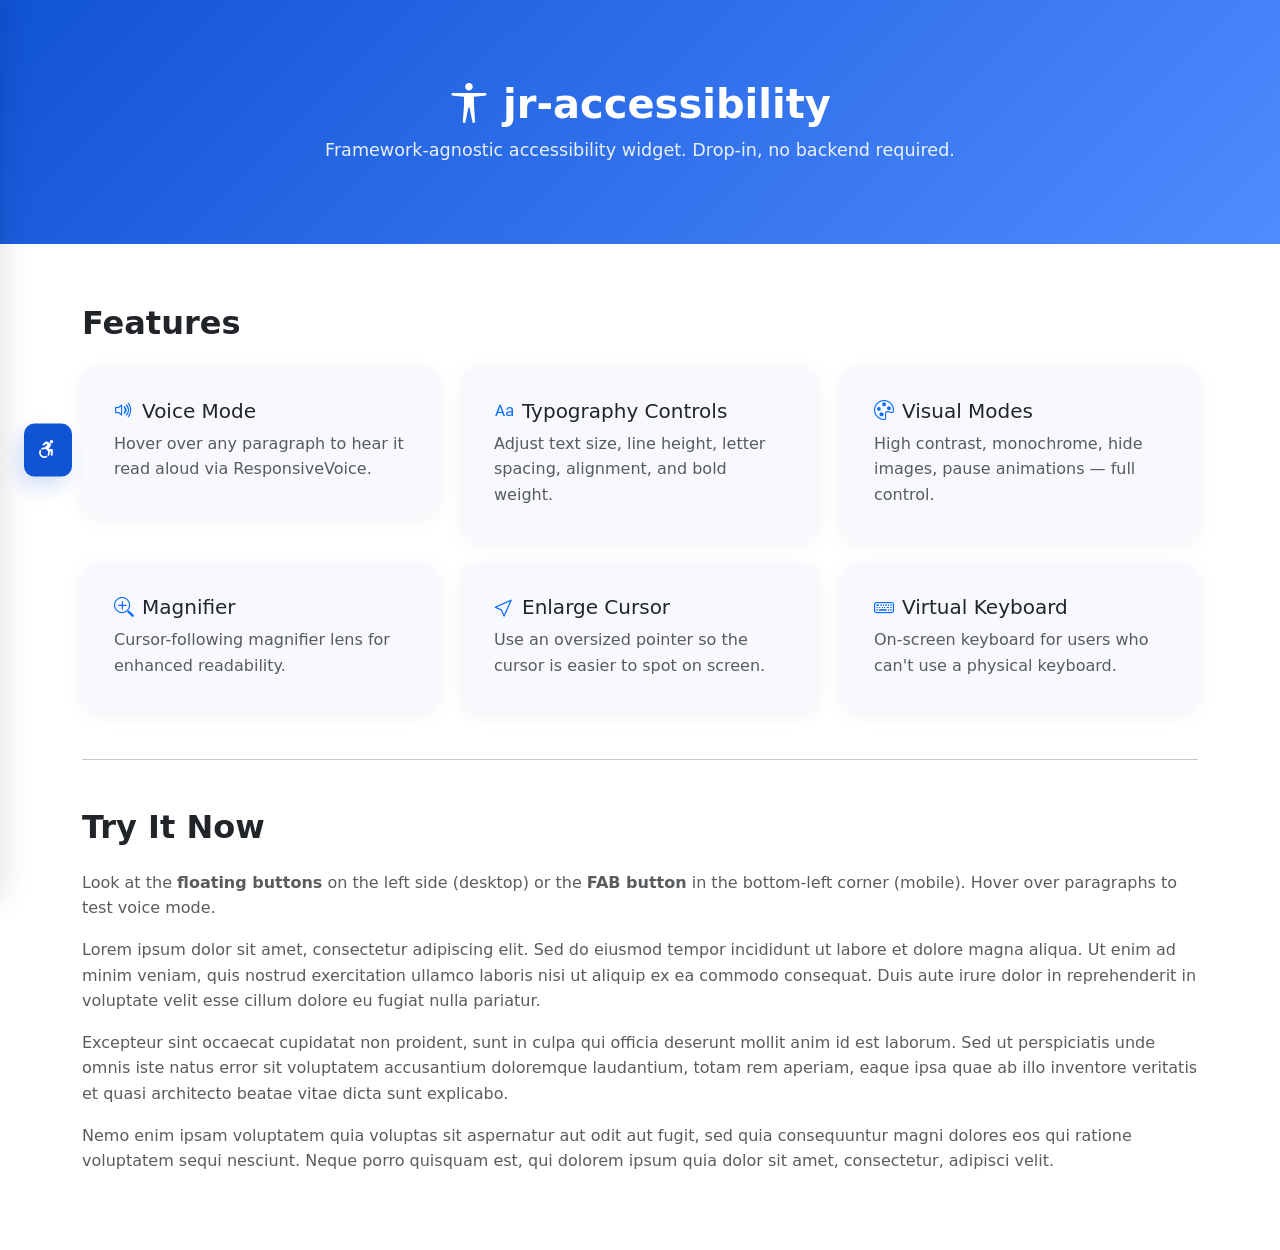
==== commit 6a0add0d: "1.0" ====
--- a/demo/floating.html
+++ b/demo/floating.html
@@ -7,7 +7,7 @@
 
     <!-- Bootstrap Icons -->
     <link rel="stylesheet" href="https://cdn.jsdelivr.net/npm/bootstrap-icons@1.11.3/font/bootstrap-icons.min.css">
-    <!-- Bootstrap 5 CSS (optional, needed for modal) -->
+    <!-- Bootstrap 5 CSS (untuk layout demo page) -->
     <link rel="stylesheet" href="https://cdn.jsdelivr.net/npm/bootstrap@5.3.3/dist/css/bootstrap.min.css">
 
     <!-- jr-accessibility CSS -->
@@ -67,14 +67,14 @@
                     </div>
                     <div class="col-md-4">
                         <div class="demo-card">
+                            <h5><i class="bi bi-cursor text-primary me-2"></i>Enlarge Cursor</h5>
+                            <p class="text-muted mb-0">Use an oversized pointer so the cursor is easier to spot on screen.</p>
+                        </div>
+                    </div>
+                    <div class="col-md-4">
+                        <div class="demo-card">
                             <h5><i class="bi bi-keyboard text-primary me-2"></i>Virtual Keyboard</h5>
                             <p class="text-muted mb-0">On-screen keyboard for users who can't use a physical keyboard.</p>
-                        </div>
-                    </div>
-                    <div class="col-md-4">
-                        <div class="demo-card">
-                            <h5><i class="bi bi-emoji-smile text-primary me-2"></i>Feedback Modal</h5>
-                            <p class="text-muted mb-0">Collect user feedback with emoji rating and math captcha. Requires backend.</p>
                         </div>
                     </div>
                 </div>
@@ -396,8 +396,6 @@
     </div>
 
     <!-- Scripts -->
-    <!-- Bootstrap JS (optional, needed for modal if you use feedback) -->
-    <script src="https://cdn.jsdelivr.net/npm/bootstrap@5.3.3/dist/js/bootstrap.bundle.min.js"></script>
     <!-- ResponsiveVoice.js (optional, needed for Voice Mode) -->
     <script src="https://code.responsivevoice.org/responsivevoice.js"></script>
     <!-- jr-accessibility JS -->
--- a/public/assets/jr-accessibility/css/style.css
+++ b/public/assets/jr-accessibility/css/style.css
@@ -1,7 +1,7 @@
 /* =====================================================================
    jr-accessibility - style.css
-   Combined stylesheet: accessibility menu + floating sidebar/panels
-   + FAB mobile + feedback modal.
+   Combined stylesheet: accessibility menu + floating sidebar
+   + FAB mobile.
    ===================================================================== */
 
 /* =====================================================================
@@ -787,285 +787,7 @@
 .landing-page .floating-right .label { margin-left: 0; margin-right: .5rem; order: 0; }
 
 /* =====================================================================
-   3. FEEDBACK MODAL
-   ===================================================================== */
-.feedback-modal { background: #f8fbff; border-radius: 1.5rem; }
-.feedback-modal__header { background: linear-gradient(135deg, #1053d5, #4f8cff); padding: 1.75rem 2rem; }
-.feedback-modal__icon {
-  width: 56px; height: 56px;
-  border-radius: 20px;
-  background: rgba(255, 255, 255, 0.18);
-  color: #fff;
-  display: grid; place-items: center;
-  font-size: 1.75rem;
-  box-shadow: inset 0 0 0 1px rgba(255, 255, 255, 0.12);
-}
-.feedback-modal__subtitle { font-size: .9rem; }
-.feedback-modal__body { padding: 2rem; background: #f8fbff; }
-
-.feedback-control {
-  border-radius: 1rem;
-  padding: .75rem 1rem;
-  border: 1px solid #e0e7ff;
-  background: #fff;
-  box-shadow: 0 6px 14px rgba(15, 32, 62, 0.06);
-  transition: border-color .2s ease, box-shadow .2s ease, transform .2s ease;
-}
-
-.feedback-control:focus {
-  border-color: #1053d5;
-  box-shadow: 0 12px 24px rgba(16, 83, 213, 0.18);
-  transform: translateY(-1px);
-}
-
-.feedback-control--textarea { resize: vertical; min-height: 140px; }
-
-.feedback-modal__note {
-  display: flex; align-items: center;
-  background: rgba(16, 83, 213, 0.08);
-  border-radius: 1rem;
-  padding: .85rem 1rem;
-  color: #124097;
-  font-size: .9rem;
-  box-shadow: inset 0 0 0 1px rgba(16, 83, 213, 0.12);
-}
-
-.feedback-modal__footer { padding: 1.5rem 2rem 2rem; background: #f8fbff; }
-.feedback-modal__footer .btn { border-radius: .85rem; padding: .65rem 1.4rem; font-weight: 600; }
-
-.feedback-rating {
-  display: grid;
-  grid-template-columns: auto minmax(0, 1fr);
-  grid-template-rows: auto auto;
-  gap: 1rem 1.5rem;
-  align-items: center;
-  padding: 1.25rem 1.5rem;
-  border-radius: 1.25rem;
-  background: #ffffff;
-  box-shadow: 0 16px 40px rgba(15, 32, 62, 0.08);
-  border: 1px solid rgba(16, 83, 213, 0.08);
-}
-
-.feedback-rating__emoji {
-  grid-row: 1 / span 2;
-  width: 92px; height: 92px;
-  border-radius: 50%;
-  display: grid; place-items: center;
-  background: #facc15;
-  box-shadow: 0 12px 24px rgba(250, 204, 21, 0.35);
-  transition: transform .4s ease, box-shadow .4s ease, background .4s ease;
-}
-
-.feedback-rating__emoji-face {
-  font-size: 2.5rem; line-height: 1;
-  display: inline-block;
-  transition: transform .4s ease;
-}
-
-.feedback-rating__emoji.is-animating .feedback-rating__emoji-face { animation: feedback-emoji-bounce .6s ease; }
-
-.feedback-rating__emoji[data-face="1"] { background: #f87171; box-shadow: 0 12px 24px rgba(248, 113, 113, 0.35); }
-.feedback-rating__emoji[data-face="2"] { background: #fbbf24; box-shadow: 0 12px 24px rgba(251, 191, 36, 0.35); }
-.feedback-rating__emoji[data-face="3"] { background: #facc15; box-shadow: 0 12px 24px rgba(250, 204, 21, 0.35); }
-.feedback-rating__emoji[data-face="4"] { background: #34d399; box-shadow: 0 12px 24px rgba(52, 211, 153, 0.35); }
-.feedback-rating__emoji[data-face="5"] { background: #38bdf8; box-shadow: 0 12px 24px rgba(56, 189, 248, 0.35); }
-
-.feedback-rating__control { width: 100%; }
-
-.feedback-rating__slider {
-  --feedback-rating-progress: 50%;
-  appearance: none;
-  width: 100%;
-  height: .5rem;
-  border-radius: 999px;
-  background: linear-gradient(90deg, #1053d5 var(--feedback-rating-progress), #e2e8f0 var(--feedback-rating-progress));
-  outline: none;
-  transition: background .3s ease;
-}
-
-.feedback-rating__slider::-webkit-slider-thumb {
-  appearance: none;
-  width: 26px; height: 26px;
-  border-radius: 50%;
-  background: #fff;
-  border: 4px solid #1053d5;
-  box-shadow: 0 10px 18px rgba(16, 83, 213, 0.2);
-  transition: transform .2s ease, border-color .2s ease;
-}
-
-.feedback-rating__slider::-moz-range-thumb {
-  width: 24px; height: 24px;
-  border-radius: 50%;
-  background: #fff;
-  border: 4px solid #1053d5;
-  box-shadow: 0 10px 18px rgba(16, 83, 213, 0.2);
-  transition: transform .2s ease, border-color .2s ease;
-}
-
-.feedback-rating__slider::-webkit-slider-thumb:hover,
-.feedback-rating__slider::-moz-range-thumb:hover {
-  transform: scale(1.05);
-  border-color: #0a42a2;
-}
-
-.feedback-rating__slider::-webkit-slider-runnable-track {
-  height: .5rem; border-radius: 999px;
-  background: linear-gradient(90deg, #1053d5 var(--feedback-rating-progress), #e2e8f0 var(--feedback-rating-progress));
-}
-
-.feedback-rating__slider::-moz-range-track {
-  height: .5rem; border-radius: 999px;
-  background: linear-gradient(90deg, #1053d5 var(--feedback-rating-progress), #e2e8f0 var(--feedback-rating-progress));
-}
-
-.feedback-rating__labels {
-  display: flex; justify-content: space-between;
-  font-size: .68rem;
-  text-transform: uppercase;
-  letter-spacing: .06em;
-  margin-top: .75rem;
-  color: #94a3b8;
-}
-
-.feedback-rating__summary {
-  grid-column: 2;
-  display: flex; gap: .75rem; align-items: center;
-  font-size: .95rem; font-weight: 600; color: #0f172a;
-}
-
-.feedback-rating__value {
-  display: inline-flex; align-items: center; gap: .5rem;
-  padding: .35rem .9rem;
-  border-radius: 2rem;
-  background: rgba(16, 83, 213, 0.12);
-  color: #0f3ea8;
-}
-
-.feedback-rating__hint { font-weight: 500; color: #64748b; font-size: .85rem; }
-
-@keyframes feedback-emoji-bounce {
-  0% { transform: scale(1); }
-  35% { transform: scale(1.15); }
-  65% { transform: scale(.92); }
-  100% { transform: scale(1); }
-}
-
-/* =====================================================================
-   4. FLOATING PANELS (Quick access + Social drawers)
-   ===================================================================== */
-.floating-panel-overlay {
-  position: fixed; inset: 0;
-  background: rgba(0, 0, 0, 0.45);
-  opacity: 0; pointer-events: none;
-  transition: opacity .25s ease;
-  z-index: 1049;
-}
-.floating-panel-overlay.is-active { opacity: 1; pointer-events: auto; }
-
-.floating-panel {
-  position: fixed;
-  top: 50%; left: 4.5rem; right: auto;
-  transform: translate(-8px, -50%);
-  width: min(360px, calc(100% - 4rem));
-  background: #fff;
-  border-radius: 1rem;
-  padding: 1.5rem;
-  box-shadow: 0 24px 60px rgba(15, 32, 62, 0.25);
-  opacity: 0; pointer-events: none;
-  transition: opacity .25s ease, transform .25s ease;
-  z-index: 1051;
-}
-
-.floating-panel.is-open {
-  opacity: 1; pointer-events: auto;
-  transform: translate(0, -50%);
-}
-
-.landing-page .floating-panel {
-  right: 4.5rem; left: auto;
-  transform: translate(8px, -50%);
-}
-
-body:not(.landing-page) .sstc-accessibility-menu {
-  left: -400px; right: auto;
-  box-shadow: 5px 0 25px rgba(0, 0, 0, .1);
-  transition: left .3s ease;
-}
-body:not(.landing-page).sstc-menu-open .sstc-accessibility-menu { left: 0; right: auto; }
-body.landing-page .sstc-accessibility-menu {
-  right: -400px; left: auto;
-  box-shadow: -5px 0 25px rgba(0, 0, 0, .1);
-  transition: right .3s ease;
-}
-body.landing-page.sstc-menu-open .sstc-accessibility-menu { right: 0; left: auto; }
-
-.floating-panel-header {
-  display: flex; align-items: center; justify-content: space-between;
-  margin-bottom: 1rem;
-}
-.floating-panel-title { font-size: 1.1rem; margin: 0; font-weight: 600; }
-
-.floating-panel-close {
-  border: 0; background: transparent;
-  color: #132a52; font-size: 1rem;
-  padding: .25rem; border-radius: .5rem;
-  transition: background .2s ease, color .2s ease;
-}
-.floating-panel-close:hover,
-.floating-panel-close:focus-visible {
-  background: rgba(16, 83, 213, 0.08);
-  color: #1053d5; outline: none;
-}
-
-.floating-panel-grid {
-  display: grid;
-  grid-template-columns: repeat(2, minmax(0, 1fr));
-  gap: 1rem;
-}
-
-.floating-panel-item {
-  display: flex; flex-direction: column;
-  gap: .5rem;
-  border-radius: .9rem;
-  padding: 1rem;
-  background: #f3f6fc;
-  text-decoration: none; color: #132a52;
-  box-shadow: inset 0 0 0 1px rgba(16, 83, 213, 0.05);
-  transition: transform .2s ease, box-shadow .2s ease, background .2s ease;
-}
-.floating-panel-item:hover,
-.floating-panel-item:focus-visible {
-  background: #e7f0ff;
-  box-shadow: inset 0 0 0 1px rgba(16, 83, 213, 0.25);
-  transform: translateY(-2px);
-  color: #0d6efd; outline: none;
-}
-
-.floating-panel-icon {
-  width: 2.5rem; height: 2.5rem;
-  border-radius: .75rem;
-  background: #1053d5;
-  display: inline-flex; align-items: center; justify-content: center;
-  color: #fff; font-size: 1.25rem;
-}
-
-.quick-access-item:nth-child(2n) .quick-access-icon { background: #17a2b8; }
-.quick-access-item:nth-child(3n) .quick-access-icon { background: #fd7e14; }
-.quick-access-item:nth-child(4n) .quick-access-icon { background: #20c997; }
-.quick-access-item:nth-child(5n) .quick-access-icon { background: #6f42c1; }
-.quick-access-item:nth-child(6n) .quick-access-icon { background: #e83e8c; }
-
-.floating-panel-label { font-weight: 600; font-size: .95rem; }
-body.floating-panel-open { overflow: hidden; }
-
-.social-panel-icon.brand-facebook  { background: #1877f2; }
-.social-panel-icon.brand-instagram { background: linear-gradient(135deg, #f58529 0%, #dd2a7b 50%, #8134af 100%); }
-.social-panel-icon.brand-twitter   { background: #1da1f2; }
-.social-panel-icon.brand-linkedin  { background: #0a66c2; }
-.social-panel-icon.brand-youtube   { background: #ff0000; }
-
-/* =====================================================================
-   5. MOBILE FAB (Floating Action Button)
+   3. MOBILE FAB (Floating Action Button)
    ===================================================================== */
 .fab-mobile {
   position: fixed;
@@ -1159,15 +881,7 @@
 }
 
 @media (max-width: 767.98px) {
-  .floating-panel {
-    top: auto; bottom: 1.5rem;
-    transform: translate(-50%, 120%);
-    left: 50%; right: auto;
-    width: min(420px, calc(100% - 2rem));
-  }
-  .floating-panel.is-open { transform: translate(-50%, 0); }
-  .floating-panel-grid { grid-template-columns: repeat(2, minmax(0, 1fr)); }
-  .feedback-modal__body { padding: 1.75rem 1.5rem; }
+  /* Removed feedback-modal__body media query */
 }
 
 @media (max-width: 575.98px) {
@@ -1182,14 +896,5 @@
   .sstc-virtual-keyboard__actions { gap: .25rem; }
   .sstc-virtual-keyboard__action { width: 32px; height: 32px; }
 
-  .feedback-modal__header { padding: 1.5rem; }
-  .feedback-modal__body { padding: 1.5rem; }
-  .feedback-modal__footer { padding: 1.25rem 1.5rem 1.75rem; }
-  .feedback-rating {
-    grid-template-columns: 1fr;
-    grid-template-rows: auto auto auto;
-    text-align: center;
-  }
-  .feedback-rating__emoji { justify-self: center; }
-  .feedback-rating__summary { grid-column: 1; justify-content: center; }
+  /* Removed feedback-modal__header, feedback-modal__body, feedback-rating media queries */
 }
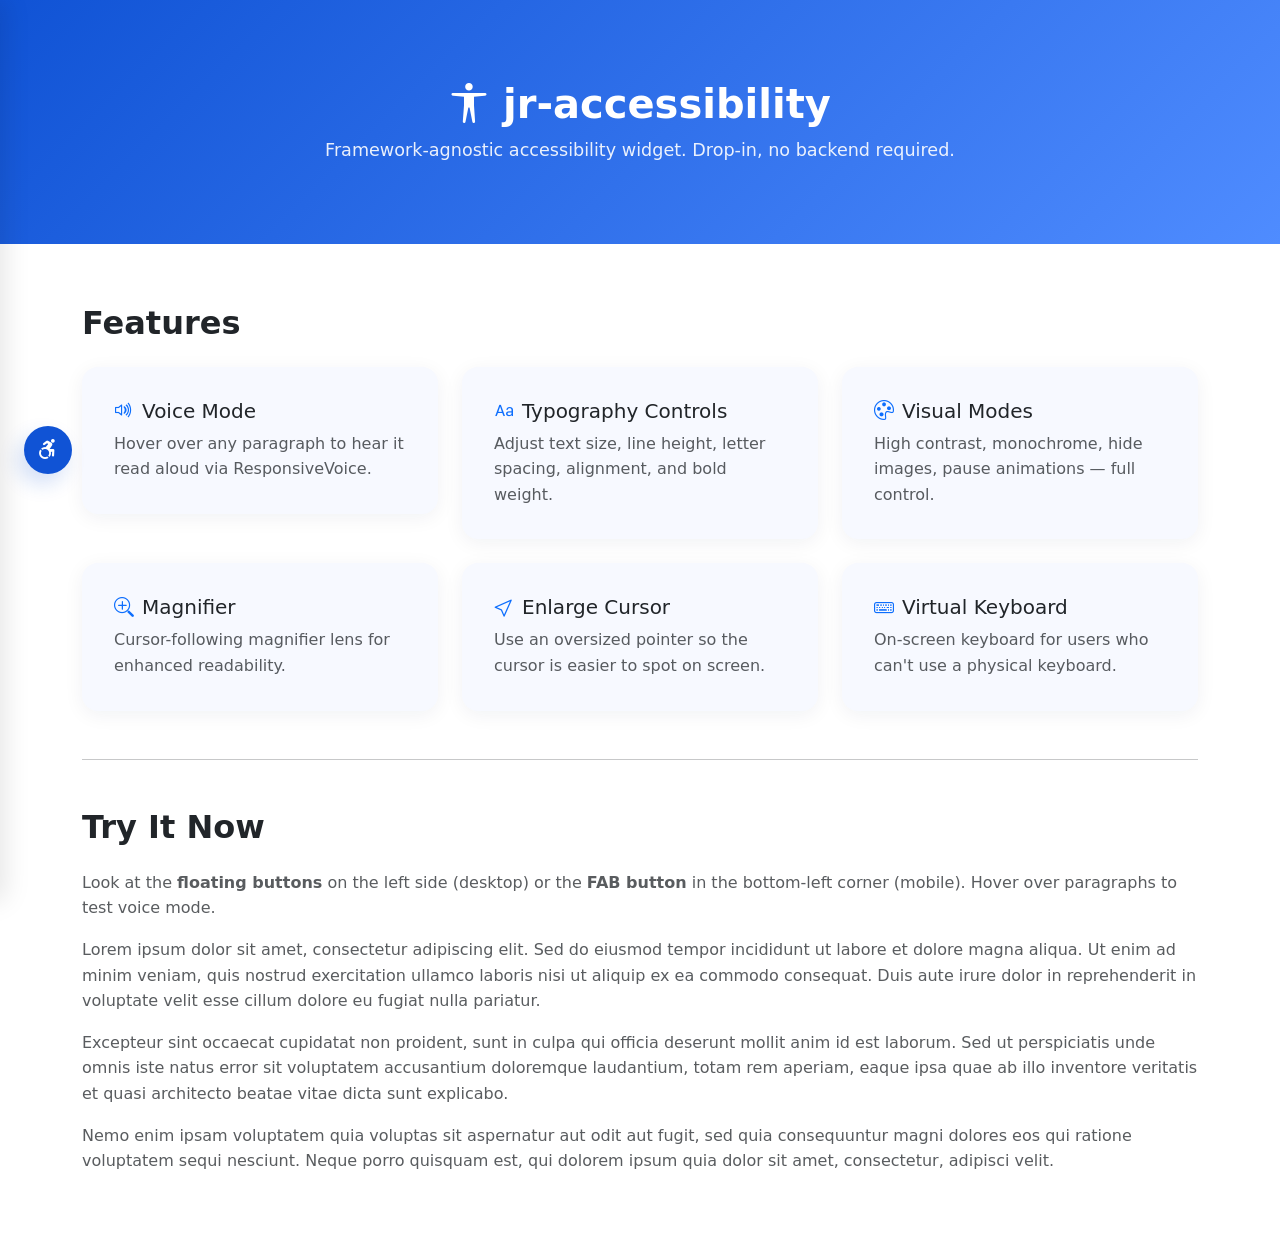
==== commit 79049007: "1.0" ====
--- a/demo/floating.html
+++ b/demo/floating.html
@@ -26,7 +26,7 @@
 </head>
 <body>
 
-    <div class="sstc-page-root">
+    <div class="jr-page-root">
 
         <!-- Hero -->
         <div class="demo-hero text-center">
@@ -91,7 +91,7 @@
             </div>
         </div>
 
-    </div><!-- /.sstc-page-root -->
+    </div><!-- /.jr-page-root -->
 
     <!-- =====================================================================
          jr-accessibility Widget — Pure HTML version
@@ -99,297 +99,279 @@
          ===================================================================== -->
 
     <!-- Reading guide & Magnifier elements (handled by JS) -->
-    <div class="sstc-reading-guide"></div>
-    <div class="sstc-magnifier" data-acc-ignore-magnifier="1" aria-hidden="true">
-        <div class="sstc-magnifier-inner"></div>
+    <div class="jr-reading-guide"></div>
+    <div class="jr-magnifier" data-acc-ignore-magnifier="1" aria-hidden="true">
+        <div class="jr-magnifier-inner"></div>
     </div>
 
-    <!-- Floating Sidebar (desktop, shown above 1200px) -->
+    <!-- Floating Sidebar (always shown) -->
     <nav class="floating-right">
-        <a class="fl-btn sstc-clickable" data-action="togglesstcMenu" aria-label="Open accessibility menu" href="#">
+        <a class="fl-btn jr-clickable" data-action="togglejrMenu" aria-label="Open accessibility menu" href="#">
             <i class="bi bi-person-wheelchair"></i><span class="label">Accessibility</span>
         </a>
     </nav>
 
-    <!-- Mobile FAB (shown below 1200px) -->
-    <div class="fab-mobile" id="fabMobile" aria-expanded="false">
-        <button class="fab-btn" id="fabToggle" type="button" aria-label="Toggle features menu">
-            <i class="bi bi-grid-3x3-gap-fill"></i> Features
-        </button>
-        <div class="fab-sheet rounded-4">
-            <a href="#" data-action="togglesstcMenu" class="fab-item sstc-clickable row g-2 align-items-center text-reset text-decoration-none" aria-label="Open accessibility menu">
-                <div class="col-3 d-flex justify-content-center">
-                    <div class="fab-ico blue"><i class="bi bi-person-wheelchair"></i></div>
-                </div>
-                <div class="col-9">
-                    <p class="fab-title mb-1">Accessibility</p>
-                    <p class="fab-desc mb-0">Adjust text, contrast, and navigation</p>
-                </div>
-            </a>
-        </div>
-    </div>
-
     <!-- Overlay (shown when accessibility menu is open) -->
-    <div class="sstc-overlay" data-action="closeMenu" aria-hidden="true"></div>
+    <div class="jr-overlay" data-action="closeMenu" aria-hidden="true"></div>
 
     <!-- Accessibility Menu Drawer -->
-    <aside class="sstc-accessibility-menu" role="dialog" aria-modal="true" aria-label="Accessibility Menu">
-        <div class="sstc-menu-header">
+    <aside class="jr-accessibility-menu" role="dialog" aria-modal="true" aria-label="Accessibility Menu">
+        <div class="jr-menu-header">
             <h2>Accessibility Menu</h2>
-            <button class="sstc-close-btn sstc-clickable" data-action="closeMenu" aria-label="Close accessibility menu"><i class="bi bi-x"></i></button>
-        </div>
-        <div class="sstc-menu-content">
-            <div class="sstc-menu-grid">
+            <button class="jr-close-btn jr-clickable" data-action="closeMenu" aria-label="Close accessibility menu"><i class="bi bi-x"></i></button>
+        </div>
+        <div class="jr-menu-content">
+            <div class="jr-menu-grid">
                 <!-- Voice Mode -->
-                <section class="sstc-menu-card">
-                    <div class="sstc-menu-card__icon"><i class="bi bi-volume-up"></i></div>
-                    <h3 class="sstc-menu-card__title">Enable Voice Mode</h3>
-                    <p class="sstc-menu-card__note">Hear paragraphs read aloud when you hover your cursor over them.</p>
-                    <div class="sstc-menu-card__control">
-                        <div class="sstc-toggle-switch sstc-clickable" data-action="toggleVoice" role="switch" aria-label="Toggle voice mode">
-                            <div class="sstc-toggle-slider"></div>
+                <section class="jr-menu-card">
+                    <div class="jr-menu-card__icon"><i class="bi bi-volume-up"></i></div>
+                    <h3 class="jr-menu-card__title">Enable Voice Mode</h3>
+                    <p class="jr-menu-card__note">Hear paragraphs read aloud when you hover your cursor over them.</p>
+                    <div class="jr-menu-card__control">
+                        <div class="jr-toggle-switch jr-clickable" data-action="toggleVoice" role="switch" aria-label="Toggle voice mode">
+                            <div class="jr-toggle-slider"></div>
                         </div>
                     </div>
                 </section>
                 <!-- Text Size -->
-                <section class="sstc-menu-card">
-                    <div class="sstc-menu-card__icon"><i class="bi bi-type"></i></div>
-                    <h3 class="sstc-menu-card__title">Adjust Text Size</h3>
-                    <p class="sstc-menu-card__note">Make page text larger or smaller to match your preferred reading size.</p>
-                    <div class="sstc-menu-card__control">
-                        <div class="sstc-control-group" aria-label="Text size control">
-                            <div class="sstc-control-buttons">
-                                <button class="sstc-control-btn sstc-clickable" data-action="textSizeDec" aria-label="Decrease text size"><i class="bi bi-dash"></i></button>
+                <section class="jr-menu-card">
+                    <div class="jr-menu-card__icon"><i class="bi bi-type"></i></div>
+                    <h3 class="jr-menu-card__title">Adjust Text Size</h3>
+                    <p class="jr-menu-card__note">Make page text larger or smaller to match your preferred reading size.</p>
+                    <div class="jr-menu-card__control">
+                        <div class="jr-control-group" aria-label="Text size control">
+                            <div class="jr-control-buttons">
+                                <button class="jr-control-btn jr-clickable" data-action="textSizeDec" aria-label="Decrease text size"><i class="bi bi-dash"></i></button>
                             </div>
-                            <div class="sstc-control-value" data-role="textSizeValue" aria-live="polite">100%</div>
-                            <div class="sstc-control-buttons">
-                                <button class="sstc-control-btn sstc-clickable" data-action="textSizeInc" aria-label="Increase text size"><i class="bi bi-plus"></i></button>
+                            <div class="jr-control-value" data-role="textSizeValue" aria-live="polite">100%</div>
+                            <div class="jr-control-buttons">
+                                <button class="jr-control-btn jr-clickable" data-action="textSizeInc" aria-label="Increase text size"><i class="bi bi-plus"></i></button>
                             </div>
                         </div>
                     </div>
                 </section>
                 <!-- Line Height -->
-                <section class="sstc-menu-card">
-                    <div class="sstc-menu-card__icon"><i class="bi bi-text-paragraph"></i></div>
-                    <h3 class="sstc-menu-card__title">Adjust Line Height</h3>
-                    <p class="sstc-menu-card__note">Increase spacing between lines so paragraphs feel more open and relaxed.</p>
-                    <div class="sstc-menu-card__control">
-                        <div class="sstc-control-group" aria-label="Line height control">
-                            <div class="sstc-control-buttons">
-                                <button class="sstc-control-btn sstc-clickable" data-action="lineHeightDec" aria-label="Decrease line height"><i class="bi bi-dash"></i></button>
+                <section class="jr-menu-card">
+                    <div class="jr-menu-card__icon"><i class="bi bi-text-paragraph"></i></div>
+                    <h3 class="jr-menu-card__title">Adjust Line Height</h3>
+                    <p class="jr-menu-card__note">Increase spacing between lines so paragraphs feel more open and relaxed.</p>
+                    <div class="jr-menu-card__control">
+                        <div class="jr-control-group" aria-label="Line height control">
+                            <div class="jr-control-buttons">
+                                <button class="jr-control-btn jr-clickable" data-action="lineHeightDec" aria-label="Decrease line height"><i class="bi bi-dash"></i></button>
                             </div>
-                            <div class="sstc-control-value" data-role="lineHeightValue" aria-live="polite">1.6x</div>
-                            <div class="sstc-control-buttons">
-                                <button class="sstc-control-btn sstc-clickable" data-action="lineHeightInc" aria-label="Increase line height"><i class="bi bi-plus"></i></button>
+                            <div class="jr-control-value" data-role="lineHeightValue" aria-live="polite">1.6x</div>
+                            <div class="jr-control-buttons">
+                                <button class="jr-control-btn jr-clickable" data-action="lineHeightInc" aria-label="Increase line height"><i class="bi bi-plus"></i></button>
                             </div>
                         </div>
                     </div>
                 </section>
                 <!-- Text Spacing -->
-                <section class="sstc-menu-card">
-                    <div class="sstc-menu-card__icon"><i class="bi bi-distribute-horizontal"></i></div>
-                    <h3 class="sstc-menu-card__title">Text Spacing</h3>
-                    <p class="sstc-menu-card__note">Add extra letter and word spacing to reduce visual crowding.</p>
-                    <div class="sstc-menu-card__control">
-                        <div class="sstc-option-buttons" data-group="spacing" role="radiogroup" aria-label="Text spacing options">
-                            <button class="sstc-option-btn sstc-clickable sstc-active" data-action="spacing" data-value="normal" aria-pressed="true">Small</button>
-                            <button class="sstc-option-btn sstc-clickable" data-action="spacing" data-value="medium" aria-pressed="false">Medium</button>
-                            <button class="sstc-option-btn sstc-clickable" data-action="spacing" data-value="large" aria-pressed="false">Large</button>
+                <section class="jr-menu-card">
+                    <div class="jr-menu-card__icon"><i class="bi bi-distribute-horizontal"></i></div>
+                    <h3 class="jr-menu-card__title">Text Spacing</h3>
+                    <p class="jr-menu-card__note">Add extra letter and word spacing to reduce visual crowding.</p>
+                    <div class="jr-menu-card__control">
+                        <div class="jr-option-buttons" data-group="spacing" role="radiogroup" aria-label="Text spacing options">
+                            <button class="jr-option-btn jr-clickable jr-active" data-action="spacing" data-value="normal" aria-pressed="true">Small</button>
+                            <button class="jr-option-btn jr-clickable" data-action="spacing" data-value="medium" aria-pressed="false">Medium</button>
+                            <button class="jr-option-btn jr-clickable" data-action="spacing" data-value="large" aria-pressed="false">Large</button>
                         </div>
                     </div>
                 </section>
                 <!-- Text Alignment -->
-                <section class="sstc-menu-card">
-                    <div class="sstc-menu-card__icon"><i class="bi bi-text-left"></i></div>
-                    <h3 class="sstc-menu-card__title">Text Alignment</h3>
-                    <p class="sstc-menu-card__note">Choose how paragraphs align to improve readability on different layouts.</p>
-                    <div class="sstc-menu-card__control">
-                        <div class="sstc-line-height-options" data-group="align" role="radiogroup" aria-label="Text alignment options">
-                            <button class="sstc-line-height-btn sstc-clickable sstc-active" data-action="align" data-value="left" aria-pressed="true"><i class="bi bi-text-left"></i></button>
-                            <button class="sstc-line-height-btn sstc-clickable" data-action="align" data-value="center" aria-pressed="false"><i class="bi bi-text-center"></i></button>
-                            <button class="sstc-line-height-btn sstc-clickable" data-action="align" data-value="right" aria-pressed="false"><i class="bi bi-text-right"></i></button>
-                            <button class="sstc-line-height-btn sstc-clickable" data-action="align" data-value="justify" aria-pressed="false"><i class="bi bi-justify"></i></button>
+                <section class="jr-menu-card">
+                    <div class="jr-menu-card__icon"><i class="bi bi-text-left"></i></div>
+                    <h3 class="jr-menu-card__title">Text Alignment</h3>
+                    <p class="jr-menu-card__note">Choose how paragraphs align to improve readability on different layouts.</p>
+                    <div class="jr-menu-card__control">
+                        <div class="jr-line-height-options" data-group="align" role="radiogroup" aria-label="Text alignment options">
+                            <button class="jr-line-height-btn jr-clickable jr-active" data-action="align" data-value="left" aria-pressed="true"><i class="bi bi-text-left"></i></button>
+                            <button class="jr-line-height-btn jr-clickable" data-action="align" data-value="center" aria-pressed="false"><i class="bi bi-text-center"></i></button>
+                            <button class="jr-line-height-btn jr-clickable" data-action="align" data-value="right" aria-pressed="false"><i class="bi bi-text-right"></i></button>
+                            <button class="jr-line-height-btn jr-clickable" data-action="align" data-value="justify" aria-pressed="false"><i class="bi bi-justify"></i></button>
                         </div>
                     </div>
                 </section>
                 <!-- Bold Text -->
-                <section class="sstc-menu-card">
-                    <div class="sstc-menu-card__icon"><i class="bi bi-type-bold"></i></div>
-                    <h3 class="sstc-menu-card__title">Bold Text</h3>
-                    <p class="sstc-menu-card__note">Thicken all fonts on the page for better contrast and emphasis.</p>
-                    <div class="sstc-menu-card__control">
-                        <div class="sstc-toggle-switch sstc-clickable" data-action="toggleBold" role="switch" aria-label="Toggle bold text">
-                            <div class="sstc-toggle-slider"></div>
+                <section class="jr-menu-card">
+                    <div class="jr-menu-card__icon"><i class="bi bi-type-bold"></i></div>
+                    <h3 class="jr-menu-card__title">Bold Text</h3>
+                    <p class="jr-menu-card__note">Thicken all fonts on the page for better contrast and emphasis.</p>
+                    <div class="jr-menu-card__control">
+                        <div class="jr-toggle-switch jr-clickable" data-action="toggleBold" role="switch" aria-label="Toggle bold text">
+                            <div class="jr-toggle-slider"></div>
                         </div>
                     </div>
                 </section>
                 <!-- Reading Guide -->
-                <section class="sstc-menu-card">
-                    <div class="sstc-menu-card__icon"><i class="bi bi-rulers"></i></div>
-                    <h3 class="sstc-menu-card__title">Highlight Links</h3>
-                    <p class="sstc-menu-card__note">Display a reading guide and highlight key elements to stay on track.</p>
-                    <div class="sstc-menu-card__control">
-                        <div class="sstc-toggle-switch sstc-clickable" data-action="toggleReadingGuide" role="switch" aria-label="Toggle link highlight">
-                            <div class="sstc-toggle-slider"></div>
+                <section class="jr-menu-card">
+                    <div class="jr-menu-card__icon"><i class="bi bi-rulers"></i></div>
+                    <h3 class="jr-menu-card__title">Highlight Links</h3>
+                    <p class="jr-menu-card__note">Display a reading guide and highlight key elements to stay on track.</p>
+                    <div class="jr-menu-card__control">
+                        <div class="jr-toggle-switch jr-clickable" data-action="toggleReadingGuide" role="switch" aria-label="Toggle link highlight">
+                            <div class="jr-toggle-slider"></div>
                         </div>
                     </div>
                 </section>
                 <!-- Monochrome -->
-                <section class="sstc-menu-card">
-                    <div class="sstc-menu-card__icon"><i class="bi bi-palette"></i></div>
-                    <h3 class="sstc-menu-card__title">Monochrome Mode</h3>
-                    <p class="sstc-menu-card__note">Remove colors from the page to create a consistent grayscale experience.</p>
-                    <div class="sstc-menu-card__control">
-                        <div class="sstc-toggle-switch sstc-clickable" data-action="toggleMonochrome" role="switch" aria-label="Toggle monochrome mode">
-                            <div class="sstc-toggle-slider"></div>
+                <section class="jr-menu-card">
+                    <div class="jr-menu-card__icon"><i class="bi bi-palette"></i></div>
+                    <h3 class="jr-menu-card__title">Monochrome Mode</h3>
+                    <p class="jr-menu-card__note">Remove colors from the page to create a consistent grayscale experience.</p>
+                    <div class="jr-menu-card__control">
+                        <div class="jr-toggle-switch jr-clickable" data-action="toggleMonochrome" role="switch" aria-label="Toggle monochrome mode">
+                            <div class="jr-toggle-slider"></div>
                         </div>
                     </div>
                 </section>
                 <!-- High Contrast -->
-                <section class="sstc-menu-card">
-                    <div class="sstc-menu-card__icon"><i class="bi bi-circle-half"></i></div>
-                    <h3 class="sstc-menu-card__title">High Contrast Mode</h3>
-                    <p class="sstc-menu-card__note">Boost the contrast between text and background for maximum clarity.</p>
-                    <div class="sstc-menu-card__control">
-                        <div class="sstc-toggle-switch sstc-clickable" data-action="toggleHighContrast" role="switch" aria-label="Toggle high contrast mode">
-                            <div class="sstc-toggle-slider"></div>
+                <section class="jr-menu-card">
+                    <div class="jr-menu-card__icon"><i class="bi bi-circle-half"></i></div>
+                    <h3 class="jr-menu-card__title">High Contrast Mode</h3>
+                    <p class="jr-menu-card__note">Boost the contrast between text and background for maximum clarity.</p>
+                    <div class="jr-menu-card__control">
+                        <div class="jr-toggle-switch jr-clickable" data-action="toggleHighContrast" role="switch" aria-label="Toggle high contrast mode">
+                            <div class="jr-toggle-slider"></div>
                         </div>
                     </div>
                 </section>
                 <!-- Large Cursor -->
-                <section class="sstc-menu-card">
-                    <div class="sstc-menu-card__icon"><i class="bi bi-cursor"></i></div>
-                    <h3 class="sstc-menu-card__title">Enlarge Cursor</h3>
-                    <p class="sstc-menu-card__note">Use an oversized pointer so the cursor is easier to spot on screen.</p>
-                    <div class="sstc-menu-card__control">
-                        <div class="sstc-toggle-switch sstc-clickable" data-action="toggleCursor" role="switch" aria-label="Toggle large cursor">
-                            <div class="sstc-toggle-slider"></div>
+                <section class="jr-menu-card">
+                    <div class="jr-menu-card__icon"><i class="bi bi-cursor"></i></div>
+                    <h3 class="jr-menu-card__title">Enlarge Cursor</h3>
+                    <p class="jr-menu-card__note">Use an oversized pointer so the cursor is easier to spot on screen.</p>
+                    <div class="jr-menu-card__control">
+                        <div class="jr-toggle-switch jr-clickable" data-action="toggleCursor" role="switch" aria-label="Toggle large cursor">
+                            <div class="jr-toggle-slider"></div>
                         </div>
                     </div>
                 </section>
                 <!-- Magnifier -->
-                <section class="sstc-menu-card">
-                    <div class="sstc-menu-card__icon"><i class="bi bi-zoom-in"></i></div>
-                    <h3 class="sstc-menu-card__title">Cursor Magnifier</h3>
-                    <p class="sstc-menu-card__note">Activate a follow-along magnifier to enlarge content beneath the cursor.</p>
-                    <div class="sstc-menu-card__control">
-                        <div class="sstc-toggle-switch sstc-clickable" data-action="toggleMagnifier" role="switch" aria-label="Toggle cursor magnifier">
-                            <div class="sstc-toggle-slider"></div>
+                <section class="jr-menu-card">
+                    <div class="jr-menu-card__icon"><i class="bi bi-zoom-in"></i></div>
+                    <h3 class="jr-menu-card__title">Cursor Magnifier</h3>
+                    <p class="jr-menu-card__note">Activate a follow-along magnifier to enlarge content beneath the cursor.</p>
+                    <div class="jr-menu-card__control">
+                        <div class="jr-toggle-switch jr-clickable" data-action="toggleMagnifier" role="switch" aria-label="Toggle cursor magnifier">
+                            <div class="jr-toggle-slider"></div>
                         </div>
                     </div>
                 </section>
                 <!-- Pause Animations -->
-                <section class="sstc-menu-card">
-                    <div class="sstc-menu-card__icon"><i class="bi bi-pause-circle"></i></div>
-                    <h3 class="sstc-menu-card__title">Pause Animations</h3>
-                    <p class="sstc-menu-card__note">Stop motion effects and transitions that may be distracting or trigger discomfort.</p>
-                    <div class="sstc-menu-card__control">
-                        <div class="sstc-toggle-switch sstc-clickable" data-action="toggleAnimations" role="switch" aria-label="Toggle animation pause">
-                            <div class="sstc-toggle-slider"></div>
+                <section class="jr-menu-card">
+                    <div class="jr-menu-card__icon"><i class="bi bi-pause-circle"></i></div>
+                    <h3 class="jr-menu-card__title">Pause Animations</h3>
+                    <p class="jr-menu-card__note">Stop motion effects and transitions that may be distracting or trigger discomfort.</p>
+                    <div class="jr-menu-card__control">
+                        <div class="jr-toggle-switch jr-clickable" data-action="toggleAnimations" role="switch" aria-label="Toggle animation pause">
+                            <div class="jr-toggle-slider"></div>
                         </div>
                     </div>
                 </section>
                 <!-- Hide Images -->
-                <section class="sstc-menu-card">
-                    <div class="sstc-menu-card__icon"><i class="bi bi-image"></i></div>
-                    <h3 class="sstc-menu-card__title">Hide Images</h3>
-                    <p class="sstc-menu-card__note">Temporarily remove decorative images to keep focus on the written content.</p>
-                    <div class="sstc-menu-card__control">
-                        <div class="sstc-toggle-switch sstc-clickable" data-action="toggleHideImages" role="switch" aria-label="Toggle hide images">
-                            <div class="sstc-toggle-slider"></div>
+                <section class="jr-menu-card">
+                    <div class="jr-menu-card__icon"><i class="bi bi-image"></i></div>
+                    <h3 class="jr-menu-card__title">Hide Images</h3>
+                    <p class="jr-menu-card__note">Temporarily remove decorative images to keep focus on the written content.</p>
+                    <div class="jr-menu-card__control">
+                        <div class="jr-toggle-switch jr-clickable" data-action="toggleHideImages" role="switch" aria-label="Toggle hide images">
+                            <div class="jr-toggle-slider"></div>
                         </div>
                     </div>
                 </section>
                 <!-- Virtual Keyboard -->
-                <section class="sstc-menu-card">
-                    <div class="sstc-menu-card__icon"><i class="bi bi-keyboard"></i></div>
-                    <h3 class="sstc-menu-card__title">Virtual Keyboard</h3>
-                    <p class="sstc-menu-card__note">Use an on-screen keyboard for easier typing.</p>
-                    <div class="sstc-menu-card__control">
-                        <div class="sstc-toggle-switch sstc-clickable" data-action="toggleVirtualKeyboard" role="switch" aria-label="Toggle virtual keyboard">
-                            <div class="sstc-toggle-slider"></div>
-                        </div>
-                    </div>
-                </section>
-            </div>
-            <button class="sstc-reset-btn sstc-clickable" data-action="reset" aria-label="Reset accessibility settings">
+                <section class="jr-menu-card">
+                    <div class="jr-menu-card__icon"><i class="bi bi-keyboard"></i></div>
+                    <h3 class="jr-menu-card__title">Virtual Keyboard</h3>
+                    <p class="jr-menu-card__note">Use an on-screen keyboard for easier typing.</p>
+                    <div class="jr-menu-card__control">
+                        <div class="jr-toggle-switch jr-clickable" data-action="toggleVirtualKeyboard" role="switch" aria-label="Toggle virtual keyboard">
+                            <div class="jr-toggle-slider"></div>
+                        </div>
+                    </div>
+                </section>
+            </div>
+            <button class="jr-reset-btn jr-clickable" data-action="reset" aria-label="Reset accessibility settings">
                 <i class="bi bi-arrow-counterclockwise me-2"></i>Reset Settings
             </button>
         </div>
     </aside>
 
     <!-- Virtual Keyboard -->
-    <div class="sstc-virtual-keyboard" id="sstcVirtualKeyboard" data-acc-ignore-magnifier="1" aria-hidden="true">
-        <div class="sstc-virtual-keyboard__inner">
-            <div class="sstc-virtual-keyboard__top">
+    <div class="jr-virtual-keyboard" id="jrVirtualKeyboard" data-acc-ignore-magnifier="1" aria-hidden="true">
+        <div class="jr-virtual-keyboard__inner">
+            <div class="jr-virtual-keyboard__top">
                 <div>
-                    <p class="sstc-virtual-keyboard__title mb-1"><i class="bi bi-keyboard me-2"></i>Virtual Keyboard</p>
-                    <p class="sstc-virtual-keyboard__subtitle mb-0">Tap the keys to type into the focused field.</p>
-                </div>
-                <div class="sstc-virtual-keyboard__actions">
-                    <button type="button" class="sstc-virtual-keyboard__action" data-action="virtualClear" aria-label="Clear current field">
+                    <p class="jr-virtual-keyboard__title mb-1"><i class="bi bi-keyboard me-2"></i>Virtual Keyboard</p>
+                    <p class="jr-virtual-keyboard__subtitle mb-0">Tap the keys to type into the focused field.</p>
+                </div>
+                <div class="jr-virtual-keyboard__actions">
+                    <button type="button" class="jr-virtual-keyboard__action" data-action="virtualClear" aria-label="Clear current field">
                         <i class="bi bi-eraser-fill"></i>
                     </button>
-                    <button type="button" class="sstc-virtual-keyboard__action" data-action="closeVirtualKeyboard" aria-label="Hide virtual keyboard">
+                    <button type="button" class="jr-virtual-keyboard__action" data-action="closeVirtualKeyboard" aria-label="Hide virtual keyboard">
                         <i class="bi bi-x-lg"></i>
                     </button>
                 </div>
             </div>
-            <div class="sstc-virtual-keyboard__rows" role="group" aria-label="Virtual keyboard">
-                <div class="sstc-virtual-keyboard__row">
-                    <button type="button" class="sstc-virtual-keyboard__key" data-action="virtualKey" data-key="1">1</button>
-                    <button type="button" class="sstc-virtual-keyboard__key" data-action="virtualKey" data-key="2">2</button>
-                    <button type="button" class="sstc-virtual-keyboard__key" data-action="virtualKey" data-key="3">3</button>
-                    <button type="button" class="sstc-virtual-keyboard__key" data-action="virtualKey" data-key="4">4</button>
-                    <button type="button" class="sstc-virtual-keyboard__key" data-action="virtualKey" data-key="5">5</button>
-                    <button type="button" class="sstc-virtual-keyboard__key" data-action="virtualKey" data-key="6">6</button>
-                    <button type="button" class="sstc-virtual-keyboard__key" data-action="virtualKey" data-key="7">7</button>
-                    <button type="button" class="sstc-virtual-keyboard__key" data-action="virtualKey" data-key="8">8</button>
-                    <button type="button" class="sstc-virtual-keyboard__key" data-action="virtualKey" data-key="9">9</button>
-                    <button type="button" class="sstc-virtual-keyboard__key" data-action="virtualKey" data-key="0">0</button>
-                    <button type="button" class="sstc-virtual-keyboard__key sstc-virtual-keyboard__key--control" data-action="virtualBackspace" aria-label="Backspace">
+            <div class="jr-virtual-keyboard__rows" role="group" aria-label="Virtual keyboard">
+                <div class="jr-virtual-keyboard__row">
+                    <button type="button" class="jr-virtual-keyboard__key" data-action="virtualKey" data-key="1">1</button>
+                    <button type="button" class="jr-virtual-keyboard__key" data-action="virtualKey" data-key="2">2</button>
+                    <button type="button" class="jr-virtual-keyboard__key" data-action="virtualKey" data-key="3">3</button>
+                    <button type="button" class="jr-virtual-keyboard__key" data-action="virtualKey" data-key="4">4</button>
+                    <button type="button" class="jr-virtual-keyboard__key" data-action="virtualKey" data-key="5">5</button>
+                    <button type="button" class="jr-virtual-keyboard__key" data-action="virtualKey" data-key="6">6</button>
+                    <button type="button" class="jr-virtual-keyboard__key" data-action="virtualKey" data-key="7">7</button>
+                    <button type="button" class="jr-virtual-keyboard__key" data-action="virtualKey" data-key="8">8</button>
+                    <button type="button" class="jr-virtual-keyboard__key" data-action="virtualKey" data-key="9">9</button>
+                    <button type="button" class="jr-virtual-keyboard__key" data-action="virtualKey" data-key="0">0</button>
+                    <button type="button" class="jr-virtual-keyboard__key jr-virtual-keyboard__key--control" data-action="virtualBackspace" aria-label="Backspace">
                         <i class="bi bi-backspace"></i>
                     </button>
                 </div>
-                <div class="sstc-virtual-keyboard__row">
-                    <button type="button" class="sstc-virtual-keyboard__key" data-action="virtualKey" data-key="q">q</button>
-                    <button type="button" class="sstc-virtual-keyboard__key" data-action="virtualKey" data-key="w">w</button>
-                    <button type="button" class="sstc-virtual-keyboard__key" data-action="virtualKey" data-key="e">e</button>
-                    <button type="button" class="sstc-virtual-keyboard__key" data-action="virtualKey" data-key="r">r</button>
-                    <button type="button" class="sstc-virtual-keyboard__key" data-action="virtualKey" data-key="t">t</button>
-                    <button type="button" class="sstc-virtual-keyboard__key" data-action="virtualKey" data-key="y">y</button>
-                    <button type="button" class="sstc-virtual-keyboard__key" data-action="virtualKey" data-key="u">u</button>
-                    <button type="button" class="sstc-virtual-keyboard__key" data-action="virtualKey" data-key="i">i</button>
-                    <button type="button" class="sstc-virtual-keyboard__key" data-action="virtualKey" data-key="o">o</button>
-                    <button type="button" class="sstc-virtual-keyboard__key" data-action="virtualKey" data-key="p">p</button>
-                </div>
-                <div class="sstc-virtual-keyboard__row">
-                    <button type="button" class="sstc-virtual-keyboard__key" data-action="virtualKey" data-key="a">a</button>
-                    <button type="button" class="sstc-virtual-keyboard__key" data-action="virtualKey" data-key="s">s</button>
-                    <button type="button" class="sstc-virtual-keyboard__key" data-action="virtualKey" data-key="d">d</button>
-                    <button type="button" class="sstc-virtual-keyboard__key" data-action="virtualKey" data-key="f">f</button>
-                    <button type="button" class="sstc-virtual-keyboard__key" data-action="virtualKey" data-key="g">g</button>
-                    <button type="button" class="sstc-virtual-keyboard__key" data-action="virtualKey" data-key="h">h</button>
-                    <button type="button" class="sstc-virtual-keyboard__key" data-action="virtualKey" data-key="j">j</button>
-                    <button type="button" class="sstc-virtual-keyboard__key" data-action="virtualKey" data-key="k">k</button>
-                    <button type="button" class="sstc-virtual-keyboard__key" data-action="virtualKey" data-key="l">l</button>
-                    <button type="button" class="sstc-virtual-keyboard__key" data-action="virtualKey" data-key="'">'</button>
-                </div>
-                <div class="sstc-virtual-keyboard__row">
-                    <button type="button" class="sstc-virtual-keyboard__key sstc-virtual-keyboard__key--control" data-action="virtualShift" aria-label="Toggle shift">Shift</button>
-                    <button type="button" class="sstc-virtual-keyboard__key" data-action="virtualKey" data-key="z">z</button>
-                    <button type="button" class="sstc-virtual-keyboard__key" data-action="virtualKey" data-key="x">x</button>
-                    <button type="button" class="sstc-virtual-keyboard__key" data-action="virtualKey" data-key="c">c</button>
-                    <button type="button" class="sstc-virtual-keyboard__key" data-action="virtualKey" data-key="v">v</button>
-                    <button type="button" class="sstc-virtual-keyboard__key" data-action="virtualKey" data-key="b">b</button>
-                    <button type="button" class="sstc-virtual-keyboard__key" data-action="virtualKey" data-key="n">n</button>
-                    <button type="button" class="sstc-virtual-keyboard__key" data-action="virtualKey" data-key="m">m</button>
-                    <button type="button" class="sstc-virtual-keyboard__key" data-action="virtualKey" data-key=",">,</button>
-                    <button type="button" class="sstc-virtual-keyboard__key" data-action="virtualKey" data-key=".">.</button>
-                </div>
-                <div class="sstc-virtual-keyboard__row">
-                    <button type="button" class="sstc-virtual-keyboard__key sstc-virtual-keyboard__key--space" data-action="virtualSpace" aria-label="Space">Space</button>
-                    <button type="button" class="sstc-virtual-keyboard__key sstc-virtual-keyboard__key--control" data-action="virtualEnter" aria-label="Enter">Enter</button>
+                <div class="jr-virtual-keyboard__row">
+                    <button type="button" class="jr-virtual-keyboard__key" data-action="virtualKey" data-key="q">q</button>
+                    <button type="button" class="jr-virtual-keyboard__key" data-action="virtualKey" data-key="w">w</button>
+                    <button type="button" class="jr-virtual-keyboard__key" data-action="virtualKey" data-key="e">e</button>
+                    <button type="button" class="jr-virtual-keyboard__key" data-action="virtualKey" data-key="r">r</button>
+                    <button type="button" class="jr-virtual-keyboard__key" data-action="virtualKey" data-key="t">t</button>
+                    <button type="button" class="jr-virtual-keyboard__key" data-action="virtualKey" data-key="y">y</button>
+                    <button type="button" class="jr-virtual-keyboard__key" data-action="virtualKey" data-key="u">u</button>
+                    <button type="button" class="jr-virtual-keyboard__key" data-action="virtualKey" data-key="i">i</button>
+                    <button type="button" class="jr-virtual-keyboard__key" data-action="virtualKey" data-key="o">o</button>
+                    <button type="button" class="jr-virtual-keyboard__key" data-action="virtualKey" data-key="p">p</button>
+                </div>
+                <div class="jr-virtual-keyboard__row">
+                    <button type="button" class="jr-virtual-keyboard__key" data-action="virtualKey" data-key="a">a</button>
+                    <button type="button" class="jr-virtual-keyboard__key" data-action="virtualKey" data-key="s">s</button>
+                    <button type="button" class="jr-virtual-keyboard__key" data-action="virtualKey" data-key="d">d</button>
+                    <button type="button" class="jr-virtual-keyboard__key" data-action="virtualKey" data-key="f">f</button>
+                    <button type="button" class="jr-virtual-keyboard__key" data-action="virtualKey" data-key="g">g</button>
+                    <button type="button" class="jr-virtual-keyboard__key" data-action="virtualKey" data-key="h">h</button>
+                    <button type="button" class="jr-virtual-keyboard__key" data-action="virtualKey" data-key="j">j</button>
+                    <button type="button" class="jr-virtual-keyboard__key" data-action="virtualKey" data-key="k">k</button>
+                    <button type="button" class="jr-virtual-keyboard__key" data-action="virtualKey" data-key="l">l</button>
+                    <button type="button" class="jr-virtual-keyboard__key" data-action="virtualKey" data-key="'">'</button>
+                </div>
+                <div class="jr-virtual-keyboard__row">
+                    <button type="button" class="jr-virtual-keyboard__key jr-virtual-keyboard__key--control" data-action="virtualShift" aria-label="Toggle shift">Shift</button>
+                    <button type="button" class="jr-virtual-keyboard__key" data-action="virtualKey" data-key="z">z</button>
+                    <button type="button" class="jr-virtual-keyboard__key" data-action="virtualKey" data-key="x">x</button>
+                    <button type="button" class="jr-virtual-keyboard__key" data-action="virtualKey" data-key="c">c</button>
+                    <button type="button" class="jr-virtual-keyboard__key" data-action="virtualKey" data-key="v">v</button>
+                    <button type="button" class="jr-virtual-keyboard__key" data-action="virtualKey" data-key="b">b</button>
+                    <button type="button" class="jr-virtual-keyboard__key" data-action="virtualKey" data-key="n">n</button>
+                    <button type="button" class="jr-virtual-keyboard__key" data-action="virtualKey" data-key="m">m</button>
+                    <button type="button" class="jr-virtual-keyboard__key" data-action="virtualKey" data-key=",">,</button>
+                    <button type="button" class="jr-virtual-keyboard__key" data-action="virtualKey" data-key=".">.</button>
+                </div>
+                <div class="jr-virtual-keyboard__row">
+                    <button type="button" class="jr-virtual-keyboard__key jr-virtual-keyboard__key--space" data-action="virtualSpace" aria-label="Space">Space</button>
+                    <button type="button" class="jr-virtual-keyboard__key jr-virtual-keyboard__key--control" data-action="virtualEnter" aria-label="Enter">Enter</button>
                 </div>
             </div>
         </div>
--- a/public/assets/jr-accessibility/css/style.css
+++ b/public/assets/jr-accessibility/css/style.css
@@ -9,10 +9,10 @@
    ===================================================================== */
 
 /* Wrapper konten agar Monokrom tidak ganggu overlay/panel */
-.sstc-page-root {}
+.jr-page-root {}
 
 /* Accessibility Menu (fixed, di luar filter) */
-.sstc-accessibility-menu {
+.jr-accessibility-menu {
     position: fixed;
     top: 0;
     left: -400px;
@@ -26,24 +26,24 @@
     transition: left .3s ease
 }
 
-.sstc-menu-open .sstc-accessibility-menu {
+.jr-menu-open .jr-accessibility-menu {
     left: 0;
     right: auto;
 }
 
-.landing-page .sstc-accessibility-menu {
+.landing-page .jr-accessibility-menu {
     right: -400px;
     left: auto;
     box-shadow: -5px 0 25px rgba(0, 0, 0, .1);
     transition: right .3s ease;
 }
 
-.landing-page.sstc-menu-open .sstc-accessibility-menu {
+.landing-page.jr-menu-open .jr-accessibility-menu {
     right: 0;
     left: auto;
 }
 
-.sstc-menu-header {
+.jr-menu-header {
     padding: 20px;
     border-bottom: 1px solid #eee;
     display: flex;
@@ -51,12 +51,12 @@
     align-items: center
 }
 
-.sstc-menu-header h2 {
+.jr-menu-header h2 {
     color: #2c3e50;
     font-size: 1.4rem
 }
 
-.sstc-close-btn {
+.jr-close-btn {
     width: 30px;
     height: 30px;
     background: #1053d5;
@@ -67,20 +67,20 @@
     font-size: 16px
 }
 
-.sstc-menu-content {
+.jr-menu-content {
     padding: 20px;
     padding-top: 5px;
     padding-bottom: 5px;
 }
 
-.sstc-menu-grid {
+.jr-menu-grid {
     display: grid;
     grid-template-columns: repeat(2, minmax(0, 1fr));
     gap: 18px;
     margin-top: 10px;
 }
 
-.sstc-menu-card {
+.jr-menu-card {
     background: #f7f9ff;
     border-radius: 18px;
     padding: 18px;
@@ -91,7 +91,7 @@
     min-height: 100%;
 }
 
-.sstc-menu-card__icon {
+.jr-menu-card__icon {
     width: 42px;
     height: 42px;
     border-radius: 14px;
@@ -103,46 +103,46 @@
     margin-bottom: 12px;
 }
 
-.sstc-menu-card__title {
+.jr-menu-card__title {
     font-size: 1rem;
     font-weight: 700;
     margin-bottom: 6px;
     color: #1b2444;
 }
 
-.sstc-menu-card__note {
+.jr-menu-card__note {
     font-size: .72rem;
     line-height: 1.5;
     color: #5d6d8a;
     margin-bottom: 12px;
 }
 
-.sstc-menu-card__control {
+.jr-menu-card__control {
     margin-top: auto;
     display: flex;
     flex-direction: column;
     gap: 12px;
 }
 
-.sstc-menu-item {
+.jr-menu-item {
     margin-bottom: 5px;
     padding-bottom: 5px;
     padding-top: 5px;
     border-bottom: 1px solid #f0f0f0;
 }
 
-.sstc-menu-item:last-child {
+.jr-menu-item:last-child {
     border-bottom: none;
     margin-bottom: 0
 }
 
-.sstc-menu-item-header {
+.jr-menu-item-header {
     display: flex;
     align-items: center;
     margin-bottom: 5px
 }
 
-.sstc-menu-item-icon {
+.jr-menu-item-icon {
     font-size: 16px;
     margin-right: 12px;
     width: 24px;
@@ -150,21 +150,21 @@
     color: #1053d5
 }
 
-.sstc-menu-item-title {
+.jr-menu-item-title {
     font-weight: 600;
     color: #2c3e50;
     flex: 1;
     font-size: 14px;
 }
 
-.sstc-menu-item-note {
+.jr-menu-item-note {
     margin: 6px 0 12px 36px;
     font-size: 12px;
     color: #5d6d8a;
     line-height: 1.4;
 }
 
-.sstc-toggle-switch {
+.jr-toggle-switch {
     position: relative;
     width: 50px;
     height: 26px;
@@ -173,11 +173,11 @@
     cursor: pointer
 }
 
-.sstc-toggle-switch.sstc-active {
+.jr-toggle-switch.jr-active {
     background: #1053d5
 }
 
-.sstc-toggle-slider {
+.jr-toggle-slider {
     position: absolute;
     top: 3px;
     left: 3px;
@@ -188,30 +188,30 @@
     transition: transform .3s ease
 }
 
-.sstc-toggle-switch.sstc-active .sstc-toggle-slider {
+.jr-toggle-switch.jr-active .jr-toggle-slider {
     transform: translateX(24px)
 }
 
-.sstc-control-group {
+.jr-control-group {
     display: flex;
     align-items: center;
     justify-content: space-between;
     margin-bottom: 15px
 }
 
-.sstc-control-buttons {
+.jr-control-buttons {
     display: flex;
     gap: 10px
 }
 
-.sstc-menu-card .sstc-control-group,
-.sstc-menu-card .sstc-option-buttons,
-.sstc-menu-card .sstc-line-height-options {
+.jr-menu-card .jr-control-group,
+.jr-menu-card .jr-option-buttons,
+.jr-menu-card .jr-line-height-options {
     margin-bottom: 0;
     padding-bottom: 0;
 }
 
-.sstc-control-btn {
+.jr-control-btn {
     width: 30px;
     height: 30px;
     border: 2px solid #1053d5;
@@ -225,19 +225,19 @@
     justify-content: center
 }
 
-.sstc-control-btn:hover {
+.jr-control-btn:hover {
     background: #1053d5;
     color: #fff
 }
 
-.sstc-control-value {
+.jr-control-value {
     font-weight: 600;
     color: #2c3e50;
     min-width: 60px;
     text-align: center
 }
 
-.sstc-option-buttons {
+.jr-option-buttons {
     display: flex;
     gap: 10px;
     flex-wrap: wrap;
@@ -245,7 +245,7 @@
     font-size: 0.7rem;
 }
 
-.sstc-option-btn {
+.jr-option-btn {
     padding: 5px 10px;
     border: 2px solid #ddd;
     background: #fff;
@@ -254,19 +254,19 @@
     color: #666
 }
 
-.sstc-option-btn.sstc-active {
+.jr-option-btn.jr-active {
     border-color: #1053d5;
     background: #1053d5;
     color: #fff
 }
 
-.sstc-line-height-options {
+.jr-line-height-options {
     display: flex;
     gap: 10px;
     padding-bottom: 10px;
 }
 
-.sstc-line-height-btn {
+.jr-line-height-btn {
     width: 40px;
     height: 40px;
     border: 2px solid #ddd;
@@ -279,13 +279,13 @@
     color: #2c3e50
 }
 
-.sstc-line-height-btn.sstc-active {
+.jr-line-height-btn.jr-active {
     border-color: #1053d5;
     background: #1053d5;
     color: #fff
 }
 
-.sstc-reset-btn {
+.jr-reset-btn {
     width: 100%;
     padding: 15px;
     background: #1053d5;
@@ -302,12 +302,12 @@
     gap: 0.5rem;
 }
 
-.sstc-reset-btn:hover {
+.jr-reset-btn:hover {
     background: #4C5ED6
 }
 
 /* Overlay */
-.sstc-overlay {
+.jr-overlay {
     position: fixed;
     top: 0;
     left: 0;
@@ -320,13 +320,13 @@
     transition: all .3s ease
 }
 
-.sstc-menu-open .sstc-overlay {
+.jr-menu-open .jr-overlay {
     opacity: 1;
     visibility: visible
 }
 
 /* Voice Mode Indicator */
-body.sstc-voice-mode::before {
+body.jr-voice-mode::before {
     content: "Voice Mode Active - Hover text to listen";
     position: fixed;
     bottom: 20px;
@@ -338,11 +338,11 @@
     border-radius: 20px;
     font-size: 14px;
     z-index: 1002;
-    animation: sstc-pulse 2s infinite;
+    animation: jr-pulse 2s infinite;
 }
 
 /* Magnify Mode Indicator */
-body.sstc-magnify-mode::after {
+body.jr-magnify-mode::after {
     content: "Magnify Mode Active - Move cursor to magnify content";
     position: fixed;
     bottom: 20px;
@@ -353,23 +353,23 @@
     border-radius: 20px;
     font-size: 14px;
     z-index: 1002;
-    animation: sstc-pulse 2s infinite;
+    animation: jr-pulse 2s infinite;
     max-width: 250px;
     text-align: center;
 }
 
 /* Handle both indicators when active */
-body.sstc-voice-mode.sstc-magnify-mode::before {
+body.jr-voice-mode.jr-magnify-mode::before {
     bottom: 60px;
 }
 
-@keyframes sstc-pulse {
+@keyframes jr-pulse {
     0% { opacity: 0.7; }
     50% { opacity: 1; }
     100% { opacity: 0.7; }
 }
 
-.sstc-voice-selection {
+.jr-voice-selection {
     background: rgba(231, 76, 60, .1);
     border: 2px solid #e74c3c;
     border-radius: 4px;
@@ -377,7 +377,7 @@
 }
 
 /* Magnifier Styles */
-.sstc-magnifier {
+.jr-magnifier {
     position: fixed;
     top: 0;
     left: 0;
@@ -395,10 +395,10 @@
     transition: opacity 0.2s ease;
 }
 
-.sstc-magnifier.sstc-active { display: block; }
-.sstc-magnifier.is-visible { opacity: 1; }
-
-.sstc-magnifier-inner {
+.jr-magnifier.jr-active { display: block; }
+.jr-magnifier.is-visible { opacity: 1; }
+
+.jr-magnifier-inner {
     position: absolute;
     top: 0;
     left: 0;
@@ -410,9 +410,9 @@
     will-change: transform;
 }
 
-.sstc-magnifier-snapshot { pointer-events: none !important; }
-
-.sstc-magnifier::before {
+.jr-magnifier-snapshot { pointer-events: none !important; }
+
+.jr-magnifier::before {
     content: '';
     position: absolute;
     top: -3px; left: -3px; right: -3px; bottom: -3px;
@@ -422,96 +422,96 @@
 }
 
 /* Magnify crosshair cursor when active */
-body.sstc-magnify-mode { cursor: crosshair !important; }
-body.sstc-magnify-mode * { cursor: crosshair !important; }
-
-body.sstc-magnify-mode .sstc-accessibility-menu,
-body.sstc-magnify-mode .sstc-accessibility-menu * {
+body.jr-magnify-mode { cursor: crosshair !important; }
+body.jr-magnify-mode * { cursor: crosshair !important; }
+
+body.jr-magnify-mode .jr-accessibility-menu,
+body.jr-magnify-mode .jr-accessibility-menu * {
     cursor: default !important;
 }
 
-body.sstc-magnify-mode .sstc-clickable,
-body.sstc-magnify-mode button,
-body.sstc-magnify-mode a,
-body.sstc-magnify-mode .sstc-control-btn,
-body.sstc-magnify-mode .sstc-option-btn,
-body.sstc-magnify-mode .sstc-line-height-btn,
-body.sstc-magnify-mode .sstc-toggle-switch {
+body.jr-magnify-mode .jr-clickable,
+body.jr-magnify-mode button,
+body.jr-magnify-mode a,
+body.jr-magnify-mode .jr-control-btn,
+body.jr-magnify-mode .jr-option-btn,
+body.jr-magnify-mode .jr-line-height-btn,
+body.jr-magnify-mode .jr-toggle-switch {
     cursor: pointer !important;
 }
 
 /* High Contrast (scoped) */
-body.sstc-high-contrast .sstc-page-root {
+body.jr-high-contrast .jr-page-root {
     background: #000 !important;
     color: #fff !important;
     filter: contrast(150%) brightness(50%);
 }
 
-.sstc-high-contrast h1,
-.sstc-high-contrast h2,
-.sstc-high-contrast p {
+.jr-high-contrast h1,
+.jr-high-contrast h2,
+.jr-high-contrast p {
     color: #fff !important
 }
 
-body.sstc-high-contrast .sstc-magnifier {
+body.jr-high-contrast .jr-magnifier {
     background: #fff !important;
     filter: none !important;
 }
 
-body.sstc-monochrome .sstc-page-root {
+body.jr-monochrome .jr-page-root {
     filter: grayscale(100%);
 }
 
-body.sstc-monochrome .sstc-magnifier {
+body.jr-monochrome .jr-magnifier {
     filter: none !important;
 }
 
-.sstc-voice-hover {
+.jr-voice-hover {
     outline: 2px dashed #84cc16;
     outline-offset: 4px;
 }
 
-.sstc-voice-speaking {
+.jr-voice-speaking {
     background: rgba(132, 204, 22, .08);
     transition: background .2s;
 }
 
 /* Kursor besar (scoped).
-   Catatan: path cursor diatur via --sstc-big-cursor di :root.
+   Catatan: path cursor diatur via --jr-big-cursor di :root.
    Sesuaikan path sesuai lokasi public/ di project tujuan. */
 :root {
-    --sstc-big-cursor: url("/assets/jr-accessibility/cursor/big-cursor.png") 2 2, auto;
-    --sstc-big-pointer: url("/assets/jr-accessibility/cursor/big-cursor.png") 2 2, pointer;
-}
-
-.sstc-cursor-large { cursor: var(--sstc-big-cursor) }
-.sstc-cursor-large * { cursor: var(--sstc-big-cursor) !important }
-
-.sstc-cursor-large .sstc-clickable,
-.sstc-cursor-large .sstc-control-btn,
-.sstc-cursor-large .sstc-option-btn,
-.sstc-cursor-large .sstc-line-height-btn,
-.sstc-cursor-large .sstc-toggle-switch,
-.sstc-cursor-large .sstc-accessibility-btn,
-.sstc-cursor-large .sstc-close-btn,
-.sstc-cursor-large .sstc-reset-btn {
-    cursor: var(--sstc-big-pointer) !important
-}
-
-body.sstc-magnify-mode.sstc-cursor-large { cursor: crosshair !important; }
-body.sstc-magnify-mode.sstc-cursor-large * { cursor: crosshair !important; }
+    --jr-big-cursor: url("/assets/jr-accessibility/cursor/big-cursor.png") 2 2, auto;
+    --jr-big-pointer: url("/assets/jr-accessibility/cursor/big-cursor.png") 2 2, pointer;
+}
+
+.jr-cursor-large { cursor: var(--jr-big-cursor) }
+.jr-cursor-large * { cursor: var(--jr-big-cursor) !important }
+
+.jr-cursor-large .jr-clickable,
+.jr-cursor-large .jr-control-btn,
+.jr-cursor-large .jr-option-btn,
+.jr-cursor-large .jr-line-height-btn,
+.jr-cursor-large .jr-toggle-switch,
+.jr-cursor-large .jr-accessibility-btn,
+.jr-cursor-large .jr-close-btn,
+.jr-cursor-large .jr-reset-btn {
+    cursor: var(--jr-big-pointer) !important
+}
+
+body.jr-magnify-mode.jr-cursor-large { cursor: crosshair !important; }
+body.jr-magnify-mode.jr-cursor-large * { cursor: crosshair !important; }
 
 /* Animasi */
-.sstc-animations-disabled * {
+.jr-animations-disabled * {
     animation-duration: .01ms !important;
     animation-iteration-count: 1 !important;
     transition-duration: .01ms !important
 }
 
-.sstc-animations-disabled .sstc-magnifier { transition: none !important; }
+.jr-animations-disabled .jr-magnifier { transition: none !important; }
 
 /* Reading guide */
-.sstc-reading-guide {
+.jr-reading-guide {
     position: fixed;
     left: 0;
     right: 0;
@@ -522,62 +522,62 @@
     pointer-events: none
 }
 
-.sstc-reading-guide-active .sstc-reading-guide { display: block }
+.jr-reading-guide-active .jr-reading-guide { display: block }
 
 /* Lindungi panel saat high contrast */
-.sstc-high-contrast .sstc-accessibility-menu {
+.jr-high-contrast .jr-accessibility-menu {
     background: #fff !important;
     color: #2c3e50 !important;
 }
-.sstc-high-contrast .sstc-accessibility-menu .sstc-menu-header h2,
-.sstc-high-contrast .sstc-accessibility-menu .sstc-menu-item-title {
+.jr-high-contrast .jr-accessibility-menu .jr-menu-header h2,
+.jr-high-contrast .jr-accessibility-menu .jr-menu-item-title {
     color: #2c3e50 !important
 }
-.sstc-high-contrast .sstc-accessibility-menu .sstc-line-height-btn {
+.jr-high-contrast .jr-accessibility-menu .jr-line-height-btn {
     color: #2c3e50 !important;
     background: #fff !important;
     border-color: #ddd !important
 }
-.sstc-high-contrast .sstc-accessibility-menu .sstc-line-height-btn.sstc-active {
+.jr-high-contrast .jr-accessibility-menu .jr-line-height-btn.jr-active {
     color: #fff !important;
     background: #1053d5 !important;
     border-color: #1053d5 !important
 }
-.sstc-high-contrast .sstc-accessibility-menu .sstc-control-btn {
+.jr-high-contrast .jr-accessibility-menu .jr-control-btn {
     border-color: #1053d5 !important;
     color: #1053d5 !important;
     background: #fff !important
 }
-.sstc-high-contrast .sstc-accessibility-menu .sstc-control-btn:hover {
+.jr-high-contrast .jr-accessibility-menu .jr-control-btn:hover {
     background: #1053d5 !important;
     color: #fff !important
 }
-.sstc-high-contrast .sstc-accessibility-menu .sstc-option-btn {
+.jr-high-contrast .jr-accessibility-menu .jr-option-btn {
     border-color: #ddd !important;
     color: #666 !important;
     background: #fff !important
 }
-.sstc-high-contrast .sstc-accessibility-menu .sstc-option-btn.sstc-active {
+.jr-high-contrast .jr-accessibility-menu .jr-option-btn.jr-active {
     border-color: #1053d5 !important;
     background: #1053d5 !important;
     color: #fff !important
 }
-.sstc-high-contrast .sstc-accessibility-menu .sstc-toggle-switch { background: #ddd !important }
-.sstc-high-contrast .sstc-accessibility-menu .sstc-toggle-switch.sstc-active { background: #1053d5 !important }
-.sstc-high-contrast .sstc-accessibility-menu .sstc-toggle-slider { background: #fff !important }
-.sstc-high-contrast .sstc-accessibility-menu .sstc-reset-btn {
+.jr-high-contrast .jr-accessibility-menu .jr-toggle-switch { background: #ddd !important }
+.jr-high-contrast .jr-accessibility-menu .jr-toggle-switch.jr-active { background: #1053d5 !important }
+.jr-high-contrast .jr-accessibility-menu .jr-toggle-slider { background: #fff !important }
+.jr-high-contrast .jr-accessibility-menu .jr-reset-btn {
     background: #1053d5 !important;
     color: #fff !important
 }
-.sstc-high-contrast .sstc-accessibility-menu .sstc-reset-btn:hover { background: #4C5ED6 !important }
-.sstc-high-contrast .sstc-accessibility-menu .sstc-menu-item-icon,
-.sstc-high-contrast .sstc-accessibility-menu .sstc-menu-item-icon i,
-.sstc-high-contrast .sstc-accessibility-menu .sstc-menu-header i {
+.jr-high-contrast .jr-accessibility-menu .jr-reset-btn:hover { background: #4C5ED6 !important }
+.jr-high-contrast .jr-accessibility-menu .jr-menu-item-icon,
+.jr-high-contrast .jr-accessibility-menu .jr-menu-item-icon i,
+.jr-high-contrast .jr-accessibility-menu .jr-menu-header i {
     color: #1053d5 !important
 }
 
 /* Virtual keyboard */
-.sstc-virtual-keyboard {
+.jr-virtual-keyboard {
     position: fixed;
     left: 50%;
     bottom: -120%;
@@ -590,18 +590,18 @@
     font-family: "Nunito", "Segoe UI", sans-serif;
 }
 
-.sstc-virtual-keyboard.is-visible {
+.jr-virtual-keyboard.is-visible {
     bottom: 1.5rem;
     opacity: 1;
     pointer-events: auto;
 }
 
-body.sstc-virtual-keyboard-open {
+body.jr-virtual-keyboard-open {
     padding-bottom: 280px;
     scroll-padding-bottom: 320px;
 }
 
-.sstc-virtual-keyboard__inner {
+.jr-virtual-keyboard__inner {
     background: linear-gradient(145deg, #ffffff 0%, #f1f5ff 100%);
     border-radius: 24px;
     padding: 20px 22px;
@@ -609,7 +609,7 @@
     border: 1px solid rgba(16, 83, 213, 0.1);
 }
 
-.sstc-virtual-keyboard__top {
+.jr-virtual-keyboard__top {
     display: flex;
     align-items: flex-start;
     justify-content: space-between;
@@ -617,11 +617,11 @@
     margin-bottom: 1.25rem;
 }
 
-.sstc-virtual-keyboard__title { font-weight: 700; color: #132244; font-size: 1.05rem; }
-.sstc-virtual-keyboard__subtitle { font-size: .85rem; color: #5d6d8a; }
-.sstc-virtual-keyboard__actions { display: flex; gap: .35rem; }
-
-.sstc-virtual-keyboard__action {
+.jr-virtual-keyboard__title { font-weight: 700; color: #132244; font-size: 1.05rem; }
+.jr-virtual-keyboard__subtitle { font-size: .85rem; color: #5d6d8a; }
+.jr-virtual-keyboard__actions { display: flex; gap: .35rem; }
+
+.jr-virtual-keyboard__action {
     border: none;
     background: rgba(16, 83, 213, 0.08);
     color: #0f3ea8;
@@ -632,27 +632,27 @@
     transition: background .2s ease, transform .2s ease;
 }
 
-.sstc-virtual-keyboard__action:hover,
-.sstc-virtual-keyboard__action:focus-visible {
+.jr-virtual-keyboard__action:hover,
+.jr-virtual-keyboard__action:focus-visible {
     background: rgba(16, 83, 213, 0.18);
     transform: translateY(-1px);
 }
 
-.sstc-virtual-keyboard__action:focus-visible {
+.jr-virtual-keyboard__action:focus-visible {
     outline: 2px solid rgba(16, 83, 213, 0.3);
     outline-offset: 2px;
 }
 
-.sstc-virtual-keyboard__rows { display: flex; flex-direction: column; gap: .75rem; }
-
-.sstc-virtual-keyboard__row {
+.jr-virtual-keyboard__rows { display: flex; flex-direction: column; gap: .75rem; }
+
+.jr-virtual-keyboard__row {
     display: flex;
     gap: .5rem;
     justify-content: center;
     flex-wrap: nowrap;
 }
 
-.sstc-virtual-keyboard__key {
+.jr-virtual-keyboard__key {
     flex: 1;
     min-width: 0;
     border: 1px solid rgba(16, 83, 213, 0.1);
@@ -669,54 +669,54 @@
     user-select: none;
 }
 
-.sstc-virtual-keyboard__key:hover,
-.sstc-virtual-keyboard__key:focus-visible {
+.jr-virtual-keyboard__key:hover,
+.jr-virtual-keyboard__key:focus-visible {
     transform: translateY(-3px);
     box-shadow: 0 18px 30px rgba(16, 83, 213, 0.18);
     border-color: rgba(16, 83, 213, 0.25);
 }
 
-.sstc-virtual-keyboard__key:active {
+.jr-virtual-keyboard__key:active {
     transform: translateY(1px);
     box-shadow: 0 6px 15px rgba(15, 32, 62, 0.12);
 }
 
-.sstc-virtual-keyboard__key:focus-visible {
+.jr-virtual-keyboard__key:focus-visible {
     outline: 2px solid rgba(16, 83, 213, 0.35);
     outline-offset: 2px;
 }
 
-.sstc-virtual-keyboard__key--control { flex: 1.4; text-transform: uppercase; font-size: .85rem; }
-.sstc-virtual-keyboard__key--space { flex: 3; font-size: .9rem; text-transform: uppercase; letter-spacing: .12em; }
-
-.sstc-virtual-keyboard__key.is-active {
+.jr-virtual-keyboard__key--control { flex: 1.4; text-transform: uppercase; font-size: .85rem; }
+.jr-virtual-keyboard__key--space { flex: 3; font-size: .9rem; text-transform: uppercase; letter-spacing: .12em; }
+
+.jr-virtual-keyboard__key.is-active {
     background: radial-gradient(circle at top, #1053d5 0%, #2a68e5 100%);
     color: #fff;
     border-color: rgba(16, 83, 213, 0.6);
     box-shadow: 0 18px 32px rgba(16, 83, 213, 0.25);
 }
 
-.sstc-virtual-keyboard__key .bi { font-size: 1.15rem; }
+.jr-virtual-keyboard__key .bi { font-size: 1.15rem; }
 
 /* Hide Images */
-.sstc-hide-images img[src^="data:image/"],
-.sstc-hide-images img[src^="blob:"],
-.sstc-hide-images img[src$=".jpg" i],
-.sstc-hide-images img[src$=".jpeg" i],
-.sstc-hide-images img[src$=".png" i],
-.sstc-hide-images img[src$=".gif" i],
-.sstc-hide-images img[src$=".webp" i],
-.sstc-hide-images img[src$=".avif" i],
-.sstc-hide-images img[src$=".svg" i],
-.sstc-hide-images img[src$=".bmp" i],
-.sstc-hide-images img[src$=".ico" i] {
+.jr-hide-images img[src^="data:image/"],
+.jr-hide-images img[src^="blob:"],
+.jr-hide-images img[src$=".jpg" i],
+.jr-hide-images img[src$=".jpeg" i],
+.jr-hide-images img[src$=".png" i],
+.jr-hide-images img[src$=".gif" i],
+.jr-hide-images img[src$=".webp" i],
+.jr-hide-images img[src$=".avif" i],
+.jr-hide-images img[src$=".svg" i],
+.jr-hide-images img[src$=".bmp" i],
+.jr-hide-images img[src$=".ico" i] {
     display: none !important
 }
 
-.sstc-hide-images picture { display: none !important }
-
-.sstc-hide-images .navbar-brand .light-mode-item,
-.sstc-hide-images #footer img { display: inline !important }
+.jr-hide-images picture { display: none !important }
+
+.jr-hide-images .navbar-brand .light-mode-item,
+.jr-hide-images #footer img { display: inline !important }
 
 /* =====================================================================
    2. FLOATING SIDEBAR (desktop)
@@ -737,43 +737,40 @@
 .floating-right .fl-btn {
   background: #1053d5;
   color: #fff;
-  border-radius: .65rem;
-  padding: .75rem .875rem;
-  width: 48px;
-  overflow: hidden;
-  display: flex;
-  align-items: center;
-  justify-content: flex-start;
-  gap: .5rem;
+  border-radius: 50%;
+  padding: 0;
+  width: 48px; height: 48px;
+  display: flex; align-items: center; justify-content: center;
   text-decoration: none;
   transition: width .25s ease, background .25s ease, box-shadow .25s ease;
   box-shadow: -6px 10px 20px rgba(16, 83, 213, 0.18);
 }
 
 .floating-right .fl-btn:hover {
-  width: 200px;
+  width: 48px;
   background: #0d6efd;
-  box-shadow: -8px 14px 26px rgba(16, 83, 213, 0.24);
+  box-shadow: 0 0 0 4px rgba(16, 83, 213, 0), 0 0 0 0 rgba(16, 83, 213, 0), -8px 14px 26px rgba(16, 83, 213, 0.24);
+  animation: jr-fl-btn-pulse 1.5s infinite ease-out;
+}
+
+@keyframes jr-fl-btn-pulse {
+  0% {
+    box-shadow: 0 0 0 0 rgba(16, 83, 213, 0.4), 0 0 0 0 rgba(16, 83, 213, 0.4), -8px 14px 26px rgba(16, 83, 213, 0.24);
+  }
+  50% {
+    box-shadow: 0 0 0 8px rgba(16, 83, 213, 0), 0 0 0 16px rgba(16, 83, 213, 0), -8px 14px 26px rgba(16, 83, 213, 0.24);
+  }
+  100% {
+    box-shadow: 0 0 0 0 rgba(16, 83, 213, 0), 0 0 0 0 rgba(16, 83, 213, 0), -8px 14px 26px rgba(16, 83, 213, 0.24);
+  }
 }
 
 .floating-right .fl-btn i {
-  font-size: 1.125rem;
-  flex: 0 0 auto;
-  order: 0;
+  font-size: 1.25rem;
 }
 
 .floating-right .label {
-  white-space: nowrap;
-  margin-left: .5rem;
-  opacity: 0;
-  max-width: 0;
-  transition: max-width .25s ease, opacity .2s ease;
-  order: 1;
-}
-
-.floating-right .fl-btn:hover .label {
-  opacity: 1;
-  max-width: 140px;
+  display: none;
 }
 
 .landing-page .floating-right {
@@ -782,102 +779,31 @@
   align-items: flex-end;
 }
 
-.landing-page .floating-right .fl-btn { justify-content: flex-end; }
-.landing-page .floating-right .fl-btn i { order: 1; }
-.landing-page .floating-right .label { margin-left: 0; margin-right: .5rem; order: 0; }
-
-/* =====================================================================
-   3. MOBILE FAB (Floating Action Button)
-   ===================================================================== */
-.fab-mobile {
-  position: fixed;
-  left: 1rem; bottom: 1.5rem;
-  z-index: 1035;
-  transition: opacity 0.2s ease, visibility 0.2s ease, transform 0.2s ease;
-}
-
-.fab-btn {
-  background: #1053d5;
-  color: #fff; border: 0;
-  border-radius: .75rem;
-  padding: .4rem .7rem;
-  font-weight: 700;
-  display: flex; align-items: center; gap: .5rem;
-  box-shadow: 0 10px 30px rgba(0, 0, 0, 0.35);
-  font-size: 13px;
-}
-.fab-btn i { font-size: 1rem; }
-
-.fab-sheet {
-  position: absolute;
-  left: 0; bottom: 3.25rem;
-  width: min(86vw, 360px);
-  background: #fff;
-  border-radius: 1rem;
-  box-shadow: 0 18px 50px rgba(0, 0, 0, .25);
-  padding: .75rem;
-  transform: translateY(1rem);
-  opacity: 0; pointer-events: none;
-  transition: transform .25s ease, opacity .2s ease;
-}
-
-.fab-mobile.open .fab-sheet {
-  transform: translateY(0);
-  opacity: 1; pointer-events: auto;
-}
-
-body.mobile-nav-open .fab-mobile,
-header.mobile-nav-open ~ * .fab-mobile {
-  opacity: 0; visibility: hidden; pointer-events: none;
-  transform: translateY(10px);
-}
-
-.fab-item { display: flex; padding: .7rem .6rem; border-radius: .75rem; }
-.fab-item:hover { background: #f7f7f8; }
-
-.fab-ico {
-  width: 40px; height: 40px;
-  border-radius: 50%;
-  display: grid; place-items: center;
-  color: #fff;
-}
-.fab-ico.yellow { background: #fbbf24; }
-.fab-ico.green  { background: #22c55e; }
-.fab-ico.blue   { background: #3b82f6; }
-.fab-ico.teal   { background: #14b8a6; }
-.fab-ico.orange { background: #f59e0b; }
-.fab-ico.purple { background: #6366f1; }
-
-.fab-title { margin: 0; font-weight: 700; }
-.fab-desc { margin: 0; color: #6b7280; font-size: .925rem; line-height: 1.25rem; }
-
-/* Responsif: tampilkan salah satu */
-@media (max-width: 1200px) { .floating-right { display: none; } }
-@media (min-width: 1200px) { .fab-mobile { display: none; } }
+.landing-page .floating-right .fl-btn { justify-content: center; }
 
 /* =====================================================================
    6. RESPONSIVE
    ===================================================================== */
 @media (max-width: 768px) {
-  .sstc-magnifier { width: 150px; height: 150px; }
-  body.sstc-voice-mode::before,
-  body.sstc-magnify-mode::after {
+  .jr-magnifier { width: 150px; height: 150px; }
+  body.jr-voice-mode::before,
+  body.jr-magnify-mode::after {
     font-size: 12px; padding: 6px 12px; max-width: 200px;
   }
-  body.sstc-voice-mode.sstc-magnify-mode::before { bottom: 50px; }
-
-  .sstc-virtual-keyboard { width: calc(100% - 1.5rem); }
-  .sstc-virtual-keyboard.is-visible { bottom: .75rem; }
-  body.sstc-virtual-keyboard-open {
+  body.jr-voice-mode.jr-magnify-mode::before { bottom: 50px; }
+
+  .jr-virtual-keyboard { width: calc(100% - 1.5rem); }
+  .jr-virtual-keyboard.is-visible { bottom: .75rem; }
+  body.jr-virtual-keyboard-open {
     padding-bottom: 360px; scroll-padding-bottom: 380px;
   }
-  .sstc-virtual-keyboard__inner { padding: 18px; }
-  .sstc-virtual-keyboard__key { padding: .65rem .3rem; font-size: .95rem; }
-  .sstc-virtual-keyboard__key--control { font-size: .8rem; }
+  .jr-virtual-keyboard__inner { padding: 18px; }
+  .jr-virtual-keyboard__key { padding: .65rem .3rem; font-size: .95rem; }
+  .jr-virtual-keyboard__key--control { font-size: .8rem; }
 }
 
 @media (max-width: 991.98px) {
-  .sstc-menu-grid { grid-template-columns: repeat(1, minmax(0, 1fr)); }
+  .jr-menu-grid { grid-template-columns: repeat(1, minmax(0, 1fr)); }
 }
 
 @media (max-width: 767.98px) {
@@ -885,16 +811,16 @@
 }
 
 @media (max-width: 575.98px) {
-  .sstc-magnifier { width: 120px; height: 120px; }
-  body.sstc-voice-mode::before,
-  body.sstc-magnify-mode::after {
+  .jr-magnifier { width: 120px; height: 120px; }
+  body.jr-voice-mode::before,
+  body.jr-magnify-mode::after {
     font-size: 11px; padding: 5px 10px; max-width: 160px;
   }
-  .sstc-virtual-keyboard__key { padding: .6rem .25rem; font-size: .9rem; }
-  .sstc-virtual-keyboard__title { font-size: .95rem; }
-  .sstc-virtual-keyboard__subtitle { font-size: .8rem; }
-  .sstc-virtual-keyboard__actions { gap: .25rem; }
-  .sstc-virtual-keyboard__action { width: 32px; height: 32px; }
+  .jr-virtual-keyboard__key { padding: .6rem .25rem; font-size: .9rem; }
+  .jr-virtual-keyboard__title { font-size: .95rem; }
+  .jr-virtual-keyboard__subtitle { font-size: .8rem; }
+  .jr-virtual-keyboard__actions { gap: .25rem; }
+  .jr-virtual-keyboard__action { width: 32px; height: 32px; }
 
   /* Removed feedback-modal__header, feedback-modal__body, feedback-rating media queries */
 }
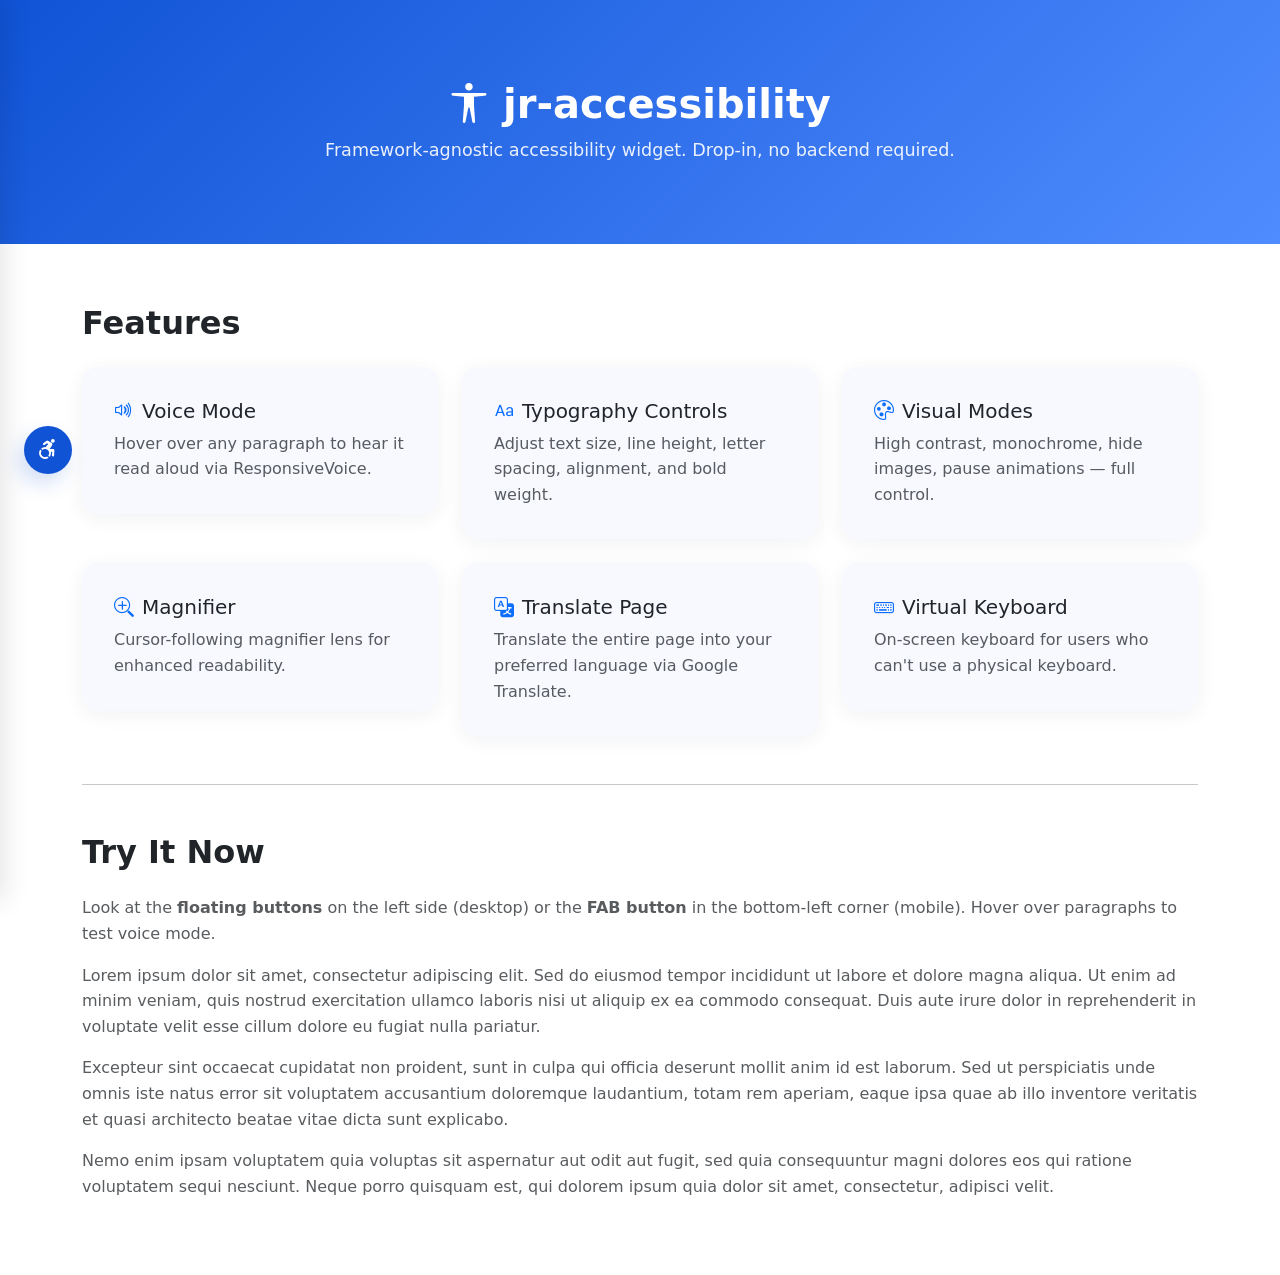
==== commit ac6b0c8f: "1.0" ====
--- a/demo/floating.html
+++ b/demo/floating.html
@@ -67,8 +67,8 @@
                     </div>
                     <div class="col-md-4">
                         <div class="demo-card">
-                            <h5><i class="bi bi-cursor text-primary me-2"></i>Enlarge Cursor</h5>
-                            <p class="text-muted mb-0">Use an oversized pointer so the cursor is easier to spot on screen.</p>
+                            <h5><i class="bi bi-translate text-primary me-2"></i>Translate Page</h5>
+                            <p class="text-muted mb-0">Translate the entire page into your preferred language via Google Translate.</p>
                         </div>
                     </div>
                     <div class="col-md-4">
@@ -121,6 +121,61 @@
             <button class="jr-close-btn jr-clickable" data-action="closeMenu" aria-label="Close accessibility menu"><i class="bi bi-x"></i></button>
         </div>
         <div class="jr-menu-content">
+            <!-- Google Translate Widget -->
+            <section class="jr-menu-card">
+                <div class="jr-menu-card__icon"><i class="bi bi-translate"></i></div>
+                <h3 class="jr-menu-card__title">Translate Page</h3>
+                <p class="jr-menu-card__note">Translate the entire page into your preferred language using Google Translate.</p>
+                <div class="jr-menu-card__control">
+                    <div class="gtw-container">
+                        <button id="gtwBtn" aria-label="Select language (current: English)">
+                            <img id="gtwFlag" src="https://flagcdn.com/w40/gb.png" alt="English">
+                            <span id="gtwLabel">English</span>
+                            <svg class="gtw-chevron" fill="none" stroke="currentColor" viewBox="0 0 24 24">
+                                <path stroke-linecap="round" stroke-linejoin="round" stroke-width="2" d="M19 9l-7 7-7-7"></path>
+                            </svg>
+                        </button>
+
+                        <div id="gtwDropdown">
+                            <div class="gtw-item" data-lang="en" data-name="English" tabindex="0" aria-selected="true">
+                                <img src="https://flagcdn.com/w40/gb.png" alt="English">
+                                <span>English</span>
+                            </div>
+                            <div class="gtw-item" data-lang="id" data-name="Indonesian" tabindex="0" aria-selected="false">
+                                <img src="https://flagcdn.com/w40/id.png" alt="Indonesian">
+                                <span>Indonesian</span>
+                            </div>
+                            <div class="gtw-item" data-lang="ja" data-name="Japanese" tabindex="0" aria-selected="false">
+                                <img src="https://flagcdn.com/w40/jp.png" alt="Japanese">
+                                <span>Japanese</span>
+                            </div>
+                            <div class="gtw-item" data-lang="ko" data-name="Korean" tabindex="0" aria-selected="false">
+                                <img src="https://flagcdn.com/w40/kr.png" alt="Korean">
+                                <span>Korean</span>
+                            </div>
+                            <div class="gtw-item" data-lang="es" data-name="Spanish" tabindex="0" aria-selected="false">
+                                <img src="https://flagcdn.com/w40/es.png" alt="Spanish">
+                                <span>Spanish</span>
+                            </div>
+                            <div class="gtw-item" data-lang="fr" data-name="French" tabindex="0" aria-selected="false">
+                                <img src="https://flagcdn.com/w40/fr.png" alt="French">
+                                <span>French</span>
+                            </div>
+                            <div class="gtw-item" data-lang="de" data-name="German" tabindex="0" aria-selected="false">
+                                <img src="https://flagcdn.com/w40/de.png" alt="German">
+                                <span>German</span>
+                            </div>
+                            <div class="gtw-item gtw-reset" data-lang="__reset__" data-name="Reset" tabindex="0">
+                                <svg width="20" height="14" fill="currentColor" viewBox="0 0 24 24" aria-hidden="true">
+                                    <path d="M17.65 6.35C16.2 4.9 14.21 4 12 4c-4.42 0-7.99 3.58-7.99 8s3.57 8 7.99 8c3.73 0 6.84-2.55 7.73-6h-2.08c-.82 2.33-3.04 4-5.65 4-3.31 0-6-2.69-6-6s2.69-6 6-6c1.66 0 3.14.69 4.22 1.78L13 11h7V4l-2.35 2.35z" />
+                                </svg>
+                                <span>Reset Translation</span>
+                            </div>
+                        </div>
+                    </div>
+                </div>
+            </section>
+
             <div class="jr-menu-grid">
                 <!-- Voice Mode -->
                 <section class="jr-menu-card">
@@ -382,6 +437,5 @@
     <script src="https://code.responsivevoice.org/responsivevoice.js"></script>
     <!-- jr-accessibility JS -->
     <script src="../public/assets/jr-accessibility/js/script.js"></script>
-
 </body>
 </html>
--- a/public/assets/jr-accessibility/css/style.css
+++ b/public/assets/jr-accessibility/css/style.css
@@ -1,8 +1,172 @@
 /* =====================================================================
    jr-accessibility - style.css
    Combined stylesheet: accessibility menu + floating sidebar
-   + FAB mobile.
+   + Google Translate widget.
    ===================================================================== */
+
+/* =====================================================================
+   0. GOOGLE TRANSLATE WIDGET
+   ===================================================================== */
+.gtw-container {
+  position: relative;
+  display: block;
+  width: 100%;
+}
+
+#gtwBtn {
+  background: #fff;
+  border: 1px solid rgba(16, 83, 213, 0.2);
+  border-radius: 0.85rem;
+  padding: 0.7rem 0.9rem;
+  display: flex;
+  align-items: center;
+  gap: 0.6rem;
+  cursor: pointer;
+  transition: all 0.25s ease;
+  color: #2c3e50;
+  width: 100%;
+  font-size: 0.9rem;
+  font-weight: 600;
+  text-align: left;
+}
+
+#gtwBtn:hover {
+  background: rgba(16, 83, 213, 0.08);
+  border-color: rgba(16, 83, 213, 0.3);
+}
+
+#gtwBtn.active {
+  background: rgba(16, 83, 213, 0.12);
+  border-color: #1053d5;
+  color: #1053d5;
+}
+
+#gtwFlag {
+  width: 24px;
+  height: 16px;
+  border-radius: 2px;
+  object-fit: cover;
+  flex: 0 0 auto;
+}
+
+#gtwLabel {
+  flex: 1;
+}
+
+.gtw-chevron {
+  width: 16px;
+  height: 16px;
+  transition: transform 0.3s ease;
+  flex: 0 0 auto;
+  margin-left: auto;
+  color: #5d6d8a;
+}
+
+#gtwBtn.active .gtw-chevron {
+  transform: rotate(180deg);
+}
+
+#gtwDropdown {
+  position: absolute;
+  top: calc(100% + 0.5rem);
+  left: 0;
+  right: 0;
+  background: #ffffff;
+  border: 1px solid rgba(16, 83, 213, 0.1);
+  border-radius: 0.85rem;
+  padding: 0.5rem;
+  box-shadow: 0 24px 60px rgba(15, 32, 62, 0.22);
+  opacity: 0;
+  visibility: hidden;
+  transform: translateY(-10px);
+  transition: all 0.25s ease;
+  z-index: 50;
+}
+
+#gtwDropdown.show {
+  opacity: 1;
+  visibility: visible;
+  transform: translateY(0);
+}
+
+.gtw-item {
+  display: flex;
+  align-items: center;
+  gap: 0.75rem;
+  padding: 0.55rem 0.7rem;
+  border-radius: 0.55rem;
+  cursor: pointer;
+  transition: all 0.2s ease;
+  color: #2c3e50;
+  font-size: 0.85rem;
+}
+
+.gtw-item:hover {
+  background: rgba(16, 83, 213, 0.1);
+  color: #1053d5;
+}
+
+.gtw-item[aria-selected="true"] {
+  background: rgba(16, 83, 213, 0.15);
+  color: #1053d5;
+  font-weight: 600;
+}
+
+.gtw-item img {
+  width: 22px;
+  height: 15px;
+  border-radius: 2px;
+  object-fit: cover;
+  flex: 0 0 auto;
+}
+
+.gtw-reset {
+  border-top: 1px solid rgba(16, 83, 213, 0.1);
+  margin-top: 0.4rem;
+  padding-top: 0.4rem;
+  color: #e74c3c;
+}
+
+.gtw-reset:hover {
+  background: rgba(231, 76, 60, 0.12);
+  color: #c0392b;
+}
+
+.gtw-reset span {
+  margin-left: 0;
+}
+
+#gtwOverlay {
+  position: fixed;
+  inset: 0;
+  background: rgba(0, 0, 0, 0.35);
+  opacity: 0;
+  visibility: hidden;
+  transition: all 0.3s ease;
+  z-index: 1000;
+}
+
+#gtwOverlay.show {
+  opacity: 1;
+  visibility: visible;
+}
+
+/* Hide Google Translate default UI */
+.goog-te-banner-frame { display: none !important; }
+.goog-te-gadget { display: none !important; }
+#goog-gt-tt, .goog-tooltip, .goog-tooltip:hover { display: none !important; }
+.goog-text-highlight { background: transparent !important; box-shadow: none !important; }
+body { top: 0 !important; }
+.goog-logo-link, .goog-te-balloon-frame { display: none !important; }
+.VIpgJd-ZVi9od-ORHb-OEVmcd,
+.VIpgJd-yAWNEb-VIpgJd-fmcmS-sn54Q { display: none !important; }
+
+@media (max-width: 575.98px) {
+  #gtwDropdown {
+    max-height: 50vh;
+    overflow-y: auto;
+  }
+}
 
 /* =====================================================================
    1. ACCESSIBILITY MENU (drawer, cards, toggles, magnifier, keyboard...)
